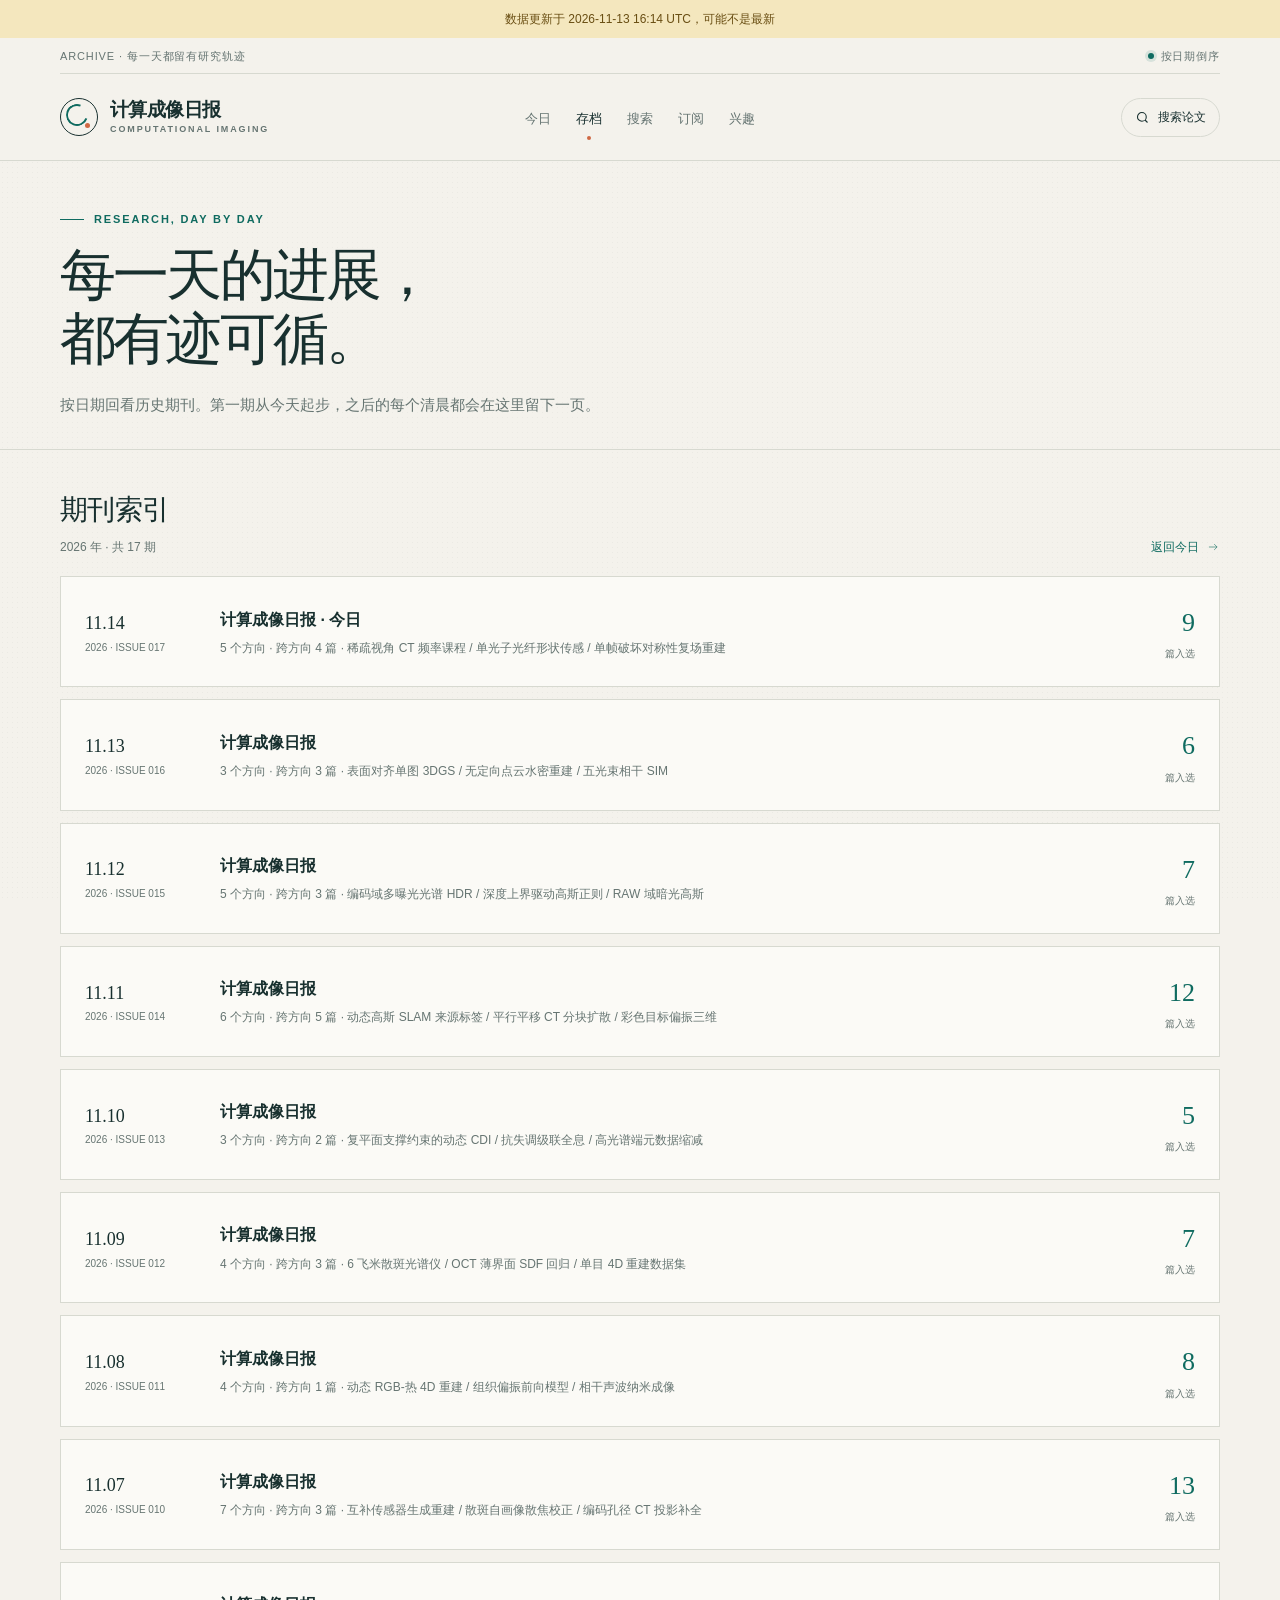
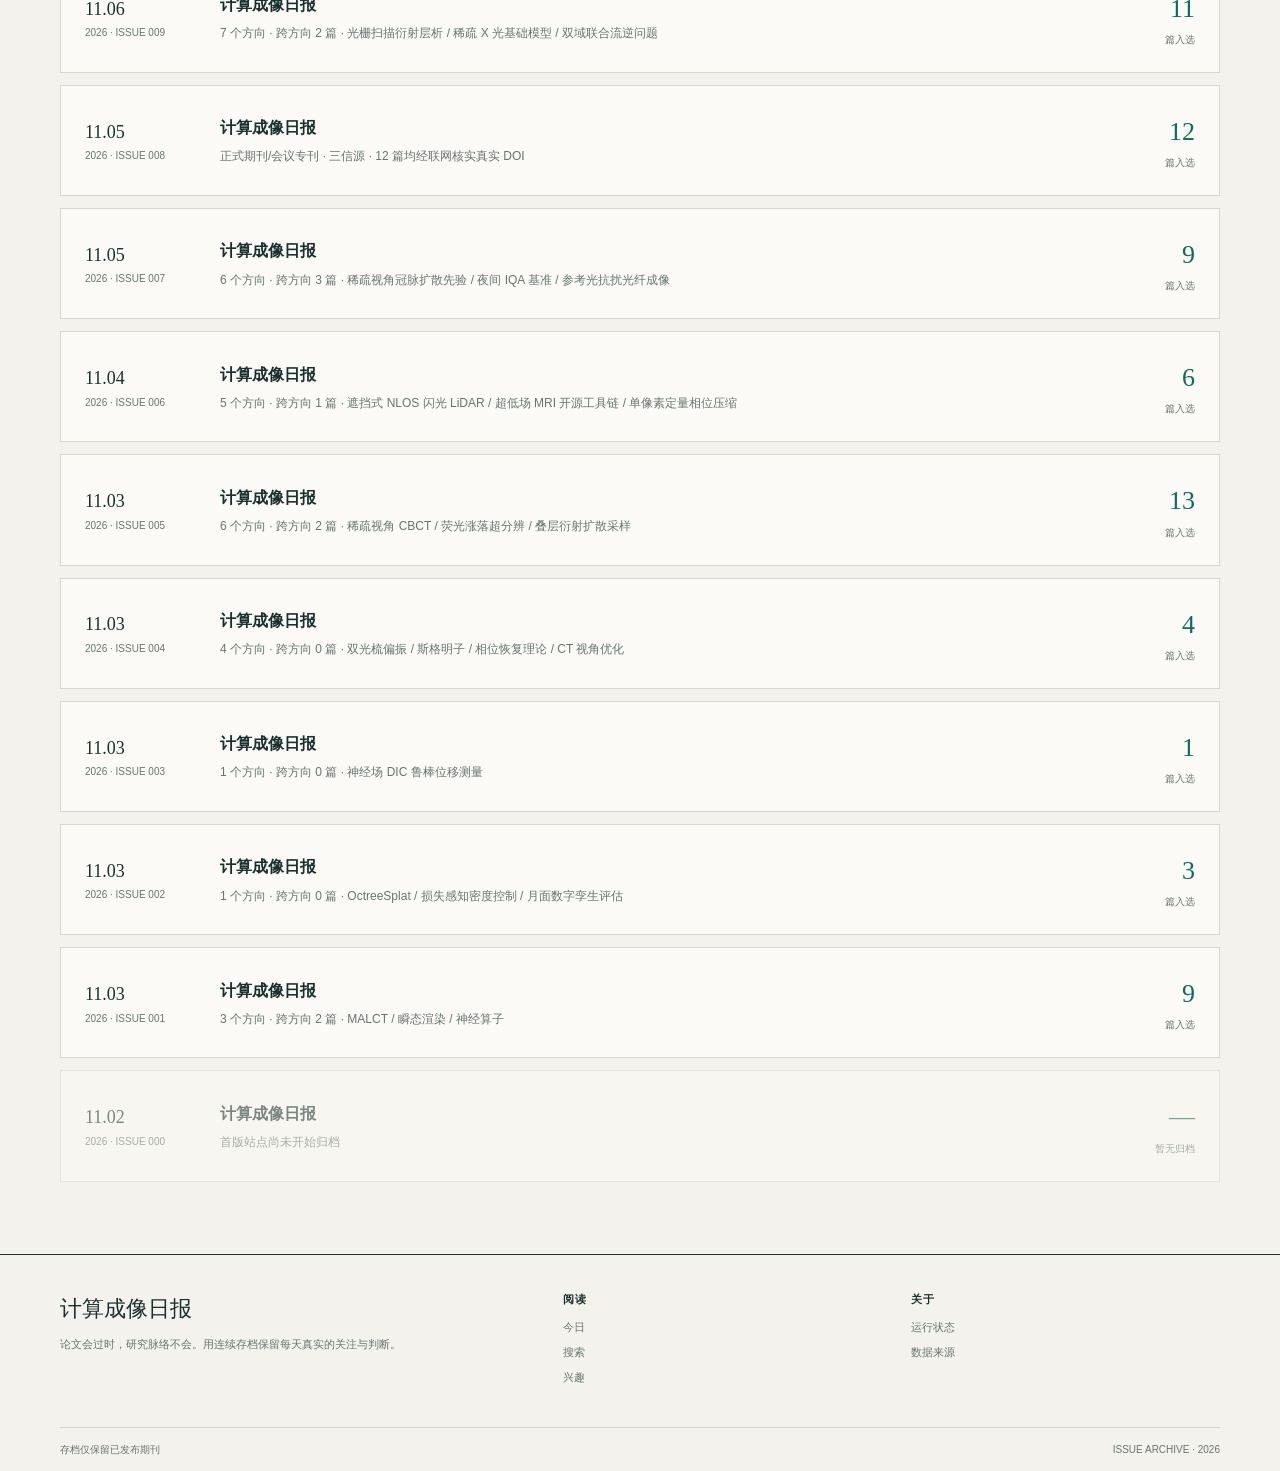
==== archive.html @ 855252c3 "日报更新：2026-11-14 ISSUE 17" ====
<!doctype html>
<html lang="zh-CN">
<head><meta charset="utf-8"><meta name="viewport" content="width=device-width, initial-scale=1, viewport-fit=cover"><meta http-equiv="Cache-Control" content="no-cache, no-store, must-revalidate"><meta http-equiv="Pragma" content="no-cache"><meta http-equiv="Expires" content="0"><meta name="theme-color" content="#f4f2ec"><meta name="description" content="按日期回看计算成像日报的历史期刊。"><title>存档 · 计算成像日报</title><link id="main-css" rel="stylesheet" href="assets/styles.css?v=15"><script>(function(){var s=new URLSearchParams(location.search).get("sharecode");window.__shareUrl=function(p){if(!s)return p;return p+(p.indexOf("?")>-1?"&":"?")+"sharecode="+encodeURIComponent(s)};var l=document.getElementById("main-css");if(l&&s)l.href=window.__shareUrl(l.getAttribute("href"));if(s)document.addEventListener("DOMContentLoaded",function(){document.querySelectorAll('a[href$=".html"]').forEach(function(a){a.href=window.__shareUrl(a.getAttribute("href"))})})})();</script></head>
<body data-page="archive">
<a class="skip-link" href="#main">跳到正文</a>
<header class="site-header"><div class="container topline"><span>ARCHIVE · 每一天都留有研究轨迹</span><span class="topline-status"><i class="status-dot"></i>按日期倒序</span></div><div class="container navbar"><a class="brand" href="index.html"><span class="brand-mark"></span><span class="brand-name">计算成像日报<small>COMPUTATIONAL IMAGING</small></span></a><nav class="nav-links" aria-label="主导航"><a href="index.html" data-nav="today">今日</a><a href="archive.html" data-nav="archive">存档</a><a href="search.html" data-nav="search">搜索</a><a href="topics.html" data-nav="topics">订阅</a><a href="interest.html" data-nav="interest">兴趣</a></nav><a class="header-action" href="search.html"><svg viewBox="0 0 24 24" fill="none" stroke="currentColor" stroke-width="1.7"><circle cx="11" cy="11" r="7"/><path d="m20 20-4-4"/></svg><span>搜索论文</span></a></div></header>
<section class="page-hero"><div class="container"><p class="eyebrow">Research, day by day</p><h1>每一天的进展，<br>都有迹可循。</h1><p class="hero-intro">按日期回看历史期刊。第一期从今天起步，之后的每个清晨都会在这里留下一页。</p></div></section>
<main id="main" class="container page-content"><div class="section-heading"><div><h2>期刊索引</h2><p id="archive-total">2026 年 · 共 1 期</p></div><a class="text-link" href="index.html">返回今日<svg viewBox="0 0 24 24" fill="none" stroke="currentColor"><path d="M5 12h14M14 7l5 5-5 5"/></svg></a></div><div id="archive-list" class="archive-list"></div></main>
<footer class="site-footer"><div class="container footer-main"><div><div class="footer-brand">计算成像日报</div><p class="footer-copy">论文会过时，研究脉络不会。用连续存档保留每天真实的关注与判断。</p></div><div class="footer-col"><strong>阅读</strong><a href="index.html">今日</a><a href="search.html">搜索</a><a href="interest.html">兴趣</a></div><div class="footer-col"><strong>关于</strong><a href="status.html">运行状态</a><a href="status.html">数据来源</a></div></div><div class="container footer-bottom"><span>存档仅保留已发布期刊</span><span>ISSUE ARCHIVE · 2026</span></div></footer>
<nav class="mobile-nav" aria-label="移动端导航"><a href="index.html" data-nav="today" data-icon="home" data-label="今日"></a><a href="archive.html" data-nav="archive" data-icon="archive" data-label="存档"></a><a href="search.html" data-nav="search" data-icon="search" data-label="搜索"></a><a href="topics.html" data-nav="topics" data-icon="topics" data-label="订阅"></a><a href="interest.html" data-nav="interest" data-icon="interest" data-label="兴趣"></a></nav>
<script>(function(){var u=window.__shareUrl||function(p){return p};var bv="v15";function ver(p){p=u(p);return p+(p.indexOf("?")>-1?"&":"?")+bv;}var d=document.createElement("script");d.src=ver("assets/data.js");d.async=false;var a=document.createElement("script");a.src=ver("assets/app.js");a.async=false;document.body.appendChild(d);document.body.appendChild(a);})();</script></body></html>
---- assets/styles.css ----
/* NLOS Daily — self-contained editorial system */
:root {
  --paper: #f4f2ec;
  --paper-deep: #e9e6dc;
  --surface: #fbfaf6;
  --ink: #18302f;
  --muted: #667572;
  --line: #d7d9d0;
  --teal: #0f6b60;
  --teal-soft: #dce9e3;
  --orange: #cf6844;
  --orange-soft: #f3e2d8;
  --yellow: #e7b64e;
  --shadow: 0 18px 45px rgba(24, 48, 47, .07);
  --sans: -apple-system, BlinkMacSystemFont, "Segoe UI", "PingFang SC", "Hiragino Sans GB", "Microsoft YaHei", sans-serif;
  --serif: "Iowan Old Style", "Noto Serif CJK SC", "Songti SC", SimSun, Georgia, serif;
}
* { box-sizing: border-box; }
html { scroll-behavior: smooth; }
body {
  margin: 0;
  color: var(--ink);
  background: var(--paper);
  font-family: var(--sans);
  font-size: 15px;
  line-height: 1.7;
  -webkit-font-smoothing: antialiased;
}
body::before {
  content: "";
  position: fixed;
  inset: 0;
  z-index: -1;
  pointer-events: none;
  opacity: .25;
  background-image: radial-gradient(rgba(24,48,47,.15) .45px, transparent .55px);
  background-size: 5px 5px;
}
a { color: inherit; text-decoration: none; }
button, input, select { font: inherit; }
button { color: inherit; }
button, a { -webkit-tap-highlight-color: transparent; }
button:focus-visible, a:focus-visible, input:focus-visible, select:focus-visible, summary:focus-visible {
  outline: 2px solid var(--orange);
  outline-offset: 3px;
}
::selection { color: var(--surface); background: var(--teal); }
.container { width: min(1160px, calc(100% - 48px)); margin: 0 auto; }
.mono { font-family: ui-monospace, SFMono-Regular, Consolas, monospace; }
.sr-only { position: absolute; width: 1px; height: 1px; padding: 0; margin: -1px; overflow: hidden; clip: rect(0,0,0,0); white-space: nowrap; border: 0; }
.skip-link { position: fixed; left: 16px; top: -60px; z-index: 100; padding: 8px 14px; background: var(--ink); color: white; }
.skip-link:focus { top: 12px; }

.site-header { border-bottom: 1px solid var(--line); background: rgba(244,242,236,.94); }
.topline { display: flex; align-items: center; justify-content: space-between; min-height: 36px; border-bottom: 1px solid var(--line); color: var(--muted); font-size: 11px; letter-spacing: .08em; text-transform: uppercase; }
.topline-status { display: inline-flex; align-items: center; gap: 7px; }
.status-dot { width: 6px; height: 6px; border-radius: 50%; background: var(--teal); box-shadow: 0 0 0 3px rgba(15,107,96,.12); }
.navbar { display: grid; grid-template-columns: 1fr auto 1fr; align-items: center; min-height: 86px; gap: 24px; }
.brand { display: inline-flex; align-items: center; gap: 12px; width: max-content; }
.brand-mark { position: relative; width: 38px; height: 38px; border: 1px solid var(--ink); border-radius: 50%; }
.brand-mark::before { content: ""; position: absolute; width: 18px; height: 18px; left: 5px; top: 5px; border: 2px solid var(--teal); border-right-color: transparent; border-radius: 50%; transform: rotate(-25deg); }
.brand-mark::after { content: ""; position: absolute; width: 5px; height: 5px; right: 7px; bottom: 7px; border-radius: 50%; background: var(--orange); }
.brand-name { font-size: 19px; font-weight: 750; letter-spacing: -.03em; line-height: 1.05; }
.brand-name small { display: block; margin-top: 5px; color: var(--muted); font-size: 9px; font-weight: 600; letter-spacing: .21em; }
.nav-links { display: flex; align-items: center; gap: 32px; }
.nav-links a { position: relative; padding: 30px 0 27px; color: var(--muted); font-size: 13px; }
.nav-links a:hover, .nav-links a.active { color: var(--ink); }
.nav-links a.active::after { content: ""; position: absolute; left: 50%; bottom: 17px; width: 4px; height: 4px; margin-left: -2px; border-radius: 50%; background: var(--orange); }
.header-action { justify-self: end; display: inline-flex; align-items: center; gap: 8px; padding: 8px 13px; border: 1px solid var(--line); border-radius: 999px; background: transparent; cursor: pointer; font-size: 12px; }
.header-action:hover { border-color: var(--teal); background: var(--surface); }
.header-action svg { width: 15px; height: 15px; }

.stale-banner { padding: 9px 0; color: #694e13; background: #f4e7be; font-size: 12px; text-align: center; }
.hero { position: relative; padding: 58px 0 42px; overflow: hidden; border-bottom: 1px solid var(--line); }
.hero-grid { display: grid; grid-template-columns: 1.35fr .65fr; align-items: end; gap: 64px; }
.eyebrow { display: flex; align-items: center; gap: 10px; margin: 0 0 15px; color: var(--teal); font-size: 11px; font-weight: 750; letter-spacing: .17em; text-transform: uppercase; }
.eyebrow::before { content: ""; width: 24px; height: 1px; background: currentColor; }
.hero h1, .page-hero h1 { max-width: 760px; margin: 0; font-family: var(--serif); font-size: clamp(38px, 5vw, 66px); font-weight: 500; line-height: 1.14; letter-spacing: -.05em; }
.hero h1 em { color: var(--teal); font-style: normal; }
.hero-intro { max-width: 630px; margin: 20px 0 0; color: var(--muted); font-size: 15px; }
.issue-card { position: relative; min-height: 160px; padding: 23px 25px; border: 1px solid var(--ink); background: var(--surface); box-shadow: 6px 6px 0 var(--teal-soft); }
.issue-card::after { content: ""; position: absolute; right: 17px; top: 17px; width: 28px; height: 28px; border-top: 1px solid var(--orange); border-right: 1px solid var(--orange); }
.issue-number { color: var(--orange); font-family: var(--serif); font-size: 54px; line-height: 1; }
.issue-meta { display: flex; justify-content: space-between; align-items: end; margin-top: 20px; color: var(--muted); font-size: 11px; }
.issue-meta strong { display: block; color: var(--ink); font-size: 13px; font-weight: 650; }

.layout { display: grid; grid-template-columns: minmax(0, 1fr) 285px; gap: 46px; padding: 42px 0 72px; }
.section-heading { display: flex; align-items: end; justify-content: space-between; gap: 20px; margin-bottom: 19px; }
.section-heading h2 { margin: 0; font-family: var(--serif); font-size: 28px; font-weight: 550; letter-spacing: -.025em; }
.section-heading p { margin: 3px 0 0; color: var(--muted); font-size: 12px; }
.text-link { display: inline-flex; align-items: center; gap: 7px; color: var(--teal); font-size: 12px; white-space: nowrap; }
.text-link:hover { text-decoration: underline; text-underline-offset: 4px; }
.text-link svg { width: 14px; height: 14px; }
.headlines { display: grid; gap: 15px; }
.paper-card { position: relative; padding: 25px 27px 20px; border: 1px solid var(--line); background: var(--surface); transition: border-color .18s, box-shadow .18s, transform .18s; }
.paper-card:hover { border-color: #aab8b0; box-shadow: var(--shadow); transform: translateY(-1px); }
.paper-card.is-read { background: rgba(251,250,246,.55); }
.paper-card.is-read .paper-title, .paper-card.is-read .paper-summary, .paper-card.is-read .why-read { opacity: .58; }
.paper-card.is-read::after { content: "已读"; position: absolute; right: 14px; top: 13px; color: var(--muted); font-size: 10px; letter-spacing: .08em; }
.card-top { display: flex; align-items: center; gap: 9px; padding-right: 35px; }
.card-number { min-width: 30px; color: var(--orange); font-family: var(--serif); font-size: 22px; line-height: 1; }
.tier { display: inline-flex; align-items: center; height: 20px; padding: 0 7px; border-radius: 3px; font-size: 10px; font-weight: 750; }
.tier-A { color: #0a5a50; background: var(--teal-soft); }
.tier-B { color: #8b4b32; background: var(--orange-soft); }
.tier-C { color: #5f6765; background: #e7e8e3; }
.card-source { color: var(--muted); font-size: 10px; letter-spacing: .025em; }
.paper-title { display: block; margin: 14px 0 6px; font-family: var(--serif); font-size: 21px; font-weight: 600; line-height: 1.42; letter-spacing: -.015em; }
a.paper-title:hover { color: var(--teal); }
.paper-title-zh { margin: 0 0 12px; color: var(--muted); font-size: 12px; }
.paper-authors { margin: 0; color: var(--muted); font-size: 11px; }
.paper-summary { margin: 15px 0 0; font-size: 13px; line-height: 1.85; }
.why-read { margin: 13px 0 0; padding: 11px 13px; border-left: 2px solid var(--yellow); background: #f5f1e6; color: #52615d; font-size: 12px; line-height: 1.75; }
.why-read strong { margin-right: 7px; color: var(--ink); font-weight: 700; }
.tag-list { display: flex; flex-wrap: wrap; gap: 6px; margin-top: 14px; }
.tag { padding: 2px 8px; border: 1px solid var(--line); border-radius: 99px; color: var(--muted); font-size: 10px; }
.card-actions { display: flex; align-items: center; gap: 3px; margin: 18px -8px 0; padding-top: 12px; border-top: 1px solid #e5e5df; }
.action-btn { display: inline-flex; align-items: center; gap: 5px; min-height: 30px; padding: 4px 8px; border: 0; border-radius: 4px; color: var(--muted); background: transparent; cursor: pointer; font-size: 11px; }
.action-btn:hover { color: var(--teal); background: var(--teal-soft); }
.action-btn.active { color: var(--teal); background: var(--teal-soft); }
.action-btn[data-action="useless"].active { color: #98492e; background: var(--orange-soft); }
.action-btn svg { width: 14px; height: 14px; flex: none; }
.action-btn.open-link { margin-left: auto; color: var(--teal); }

.sidebar { display: grid; align-content: start; gap: 18px; }
.side-block { padding: 21px; border-top: 2px solid var(--ink); background: rgba(251,250,246,.6); }
.side-block h3 { margin: 0 0 16px; font-size: 12px; letter-spacing: .08em; text-transform: uppercase; }
.stat-grid { display: grid; grid-template-columns: repeat(3, 1fr); gap: 8px; }
.stat strong { display: block; font-family: var(--serif); font-size: 29px; font-weight: 500; line-height: 1.15; }
.stat span { color: var(--muted); font-size: 10px; }
.side-note { margin: 15px 0 0; padding-top: 13px; border-top: 1px solid var(--line); color: var(--muted); font-size: 11px; }
.mini-list { display: grid; gap: 13px; margin: 0; padding: 0; list-style: none; }
.mini-list li { display: grid; grid-template-columns: 8px 1fr; gap: 9px; font-size: 11px; }
.mini-list li::before { content: ""; width: 5px; height: 5px; margin-top: 7px; border-radius: 50%; background: var(--orange); }
.mini-list strong { display: block; font-size: 12px; font-weight: 650; }
.mini-list span { color: var(--muted); }
.progress-track { height: 5px; margin: 14px 0 8px; overflow: hidden; border-radius: 5px; background: var(--paper-deep); }
.progress-track span { display: block; width: 42%; height: 100%; background: var(--teal); }
.side-quote { margin: 0; font-family: var(--serif); font-size: 18px; line-height: 1.55; }
.side-quote footer { margin-top: 12px; color: var(--muted); font-family: var(--sans); font-size: 10px; }

.digest-sections { display: grid; gap: 10px; margin-top: 30px; }
.digest-section { border: 1px solid var(--line); background: rgba(251,250,246,.55); }
.digest-section summary { display: grid; grid-template-columns: 1fr auto auto; align-items: center; gap: 18px; padding: 19px 21px; cursor: pointer; list-style: none; }
.digest-section summary::-webkit-details-marker { display: none; }
.digest-section summary:hover { background: var(--surface); }
.section-name { display: flex; align-items: baseline; gap: 12px; }
.section-name strong { font-family: var(--serif); font-size: 19px; font-weight: 600; }
.section-name small { color: var(--muted); font-size: 9px; letter-spacing: .09em; }
.section-count { color: var(--muted); font-size: 11px; }
.section-chevron { width: 8px; height: 8px; border-right: 1px solid var(--ink); border-bottom: 1px solid var(--ink); transform: rotate(45deg); transition: transform .2s; }
.digest-section[open] .section-chevron { transform: rotate(225deg); }
.section-body { padding: 0 20px 20px; }
.section-description { margin: 0 0 13px; color: var(--muted); font-size: 11px; }
.section-body .paper-card { box-shadow: none; }
.section-body .paper-card:hover { transform: none; }
.section-body .paper-card + .paper-card { margin-top: 10px; }
.expand-all { border: 0; background: none; color: var(--teal); cursor: pointer; font-size: 11px; }

.page-hero { padding: 49px 0 32px; border-bottom: 1px solid var(--line); }
.page-hero h1 { font-size: clamp(37px, 4.5vw, 56px); }
.page-hero .hero-intro { max-width: 700px; }
.page-content { padding: 36px 0 72px; }
.archive-list { display: grid; gap: 12px; }
.archive-item { display: grid; grid-template-columns: 110px 1fr auto; align-items: center; gap: 25px; padding: 24px; border: 1px solid var(--line); background: var(--surface); }
.archive-item:hover { border-color: var(--teal); }
.archive-date { font-family: var(--serif); font-size: 18px; }
.archive-date small { display: block; color: var(--muted); font-family: var(--sans); font-size: 10px; }
.archive-info h2 { margin: 0 0 5px; font-size: 16px; }
.archive-info p { margin: 0; color: var(--muted); font-size: 12px; }
.archive-count { color: var(--teal); font-family: var(--serif); font-size: 26px; text-align: right; }
.archive-count small { display: block; color: var(--muted); font-family: var(--sans); font-size: 10px; }
.archive-empty { opacity: .55; }

.search-panel { padding: 25px; border: 1px solid var(--line); background: var(--surface); }
.search-box { position: relative; }
.search-box svg { position: absolute; left: 16px; top: 50%; width: 20px; height: 20px; color: var(--muted); transform: translateY(-50%); }
.search-input { width: 100%; height: 54px; padding: 0 50px; border: 1px solid var(--ink); border-radius: 0; color: var(--ink); background: var(--paper); font-size: 16px; outline: none; }
.search-input:focus { border-color: var(--teal); box-shadow: 0 0 0 3px rgba(15,107,96,.1); }
.search-clear { position: absolute; right: 11px; top: 11px; width: 32px; height: 32px; border: 0; background: transparent; cursor: pointer; color: var(--muted); }
.search-filters { display: flex; flex-wrap: wrap; gap: 8px; margin-top: 14px; }
.filter-chip { padding: 5px 12px; border: 1px solid var(--line); border-radius: 99px; background: transparent; cursor: pointer; color: var(--muted); font-size: 11px; }
.filter-chip.active, .filter-chip:hover { border-color: var(--teal); color: var(--teal); background: var(--teal-soft); }
.search-meta { display: flex; justify-content: space-between; gap: 20px; margin: 23px 0 15px; color: var(--muted); font-size: 12px; }
.search-results { display: grid; gap: 12px; }
mark { padding: 0 1px; color: inherit; background: #f1d897; }
.empty-state { padding: 70px 25px; border: 1px dashed var(--line); text-align: center; }
.empty-state svg { width: 38px; height: 38px; color: var(--muted); }
.empty-state h2 { margin: 15px 0 6px; font-family: var(--serif); font-size: 24px; }
.empty-state p { margin: 0; color: var(--muted); font-size: 12px; }
.search-suggestions { display: flex; flex-wrap: wrap; justify-content: center; gap: 8px; margin-top: 18px; }

.interest-grid { display: grid; grid-template-columns: 1fr 1fr; gap: 20px; }
.interest-card { padding: 25px; border: 1px solid var(--line); background: var(--surface); }
.interest-card.wide { grid-column: 1 / -1; }
.interest-card h2 { margin: 0 0 5px; font-family: var(--serif); font-size: 23px; font-weight: 550; }
.interest-card > p { margin: 0 0 20px; color: var(--muted); font-size: 12px; }
.profile-topics { display: flex; flex-wrap: wrap; gap: 8px; }
.profile-topic { padding: 8px 12px; border: 1px solid var(--line); background: var(--paper); font-size: 12px; }
.profile-topic strong { margin-left: 6px; color: var(--teal); font-size: 11px; }
.watch-row { display: grid; grid-template-columns: 1fr 1.4fr 45px; gap: 10px; padding: 12px 0; border-bottom: 1px solid var(--line); align-items: center; font-size: 12px; }
.watch-row:last-child { border-bottom: 0; }
.watch-row small { display: block; color: var(--muted); font-size: 10px; }
.watch-focus { color: var(--muted); }
.watch-weight { color: var(--teal); text-align: right; }
.feedback-summary { display: grid; grid-template-columns: repeat(3, 1fr); gap: 12px; margin-bottom: 20px; }
.feedback-summary div { padding: 13px; background: var(--paper); text-align: center; }
.feedback-summary strong { display: block; font-family: var(--serif); font-size: 25px; }
.feedback-summary span { color: var(--muted); font-size: 10px; }
.feedback-history { display: grid; gap: 0; }
.feedback-row { display: grid; grid-template-columns: 72px 1fr auto; gap: 12px; padding: 12px 0; border-bottom: 1px solid var(--line); font-size: 12px; }
.feedback-row small { color: var(--muted); }

.saved-filters { display: flex; flex-wrap: wrap; gap: 8px; margin-bottom: 16px; }
.saved-list { display: grid; gap: 0; }
.saved-card { display: block; padding: 18px 0; border-bottom: 1px solid var(--line); transition: background .15s; }
.saved-card:hover { background: var(--paper); }
.saved-card-top { display: flex; align-items: center; gap: 8px; margin-bottom: 10px; font-size: 10px; color: var(--muted); }
.saved-cat-name { letter-spacing: .04em; }
.saved-date { margin-left: auto; }
.saved-title { display: inline-block; margin: 0 0 4px; font-family: var(--serif); font-size: 17px; font-weight: 600; line-height: 1.35; text-decoration: none; color: inherit; }
.saved-card:hover .saved-title { color: var(--teal); }
.saved-title-zh { margin: 0 0 8px; color: var(--teal); font-size: 13px; line-height: 1.5; }
.saved-summary { margin: 0 0 12px; color: var(--muted); font-size: 12px; line-height: 1.6; display: -webkit-box; -webkit-line-clamp: 3; -webkit-box-orient: vertical; overflow: hidden; }
.saved-actions { display: flex; align-items: center; gap: 16px; }
.saved-link { display: inline-flex; align-items: center; gap: 5px; color: var(--teal); font-size: 12px; font-weight: 500; }
.saved-link svg { width: 14px; height: 14px; }
.saved-remove { margin-left: auto; padding: 5px 10px; border: 1px solid var(--line); background: none; color: var(--muted); font-size: 11px; cursor: pointer; border-radius: 3px; }
.saved-remove:hover { color: #b3261e; border-color: #b3261e; }

.pull-hint { display: none; padding: 7px 0; text-align: center; color: var(--muted); font-size: 11px; }
.pull-hint.show { display: block; }
.refresh-btn { padding: 8px 16px; border: 1px solid var(--line); background: var(--surface); color: var(--ink); font-size: 12px; cursor: pointer; border-radius: 4px; font-family: inherit; }
.refresh-btn:hover { border-color: var(--teal); color: var(--teal); }
.refresh-btn:disabled { opacity: .55; cursor: default; }


.site-footer { border-top: 1px solid var(--ink); }
.footer-main { display: grid; grid-template-columns: 1.2fr .8fr .8fr; gap: 40px; padding: 35px 0; }
.footer-brand { font-family: var(--serif); font-size: 22px; }
.footer-copy { max-width: 370px; margin: 8px 0 0; color: var(--muted); font-size: 11px; }
.footer-col strong { display: block; margin-bottom: 10px; font-size: 11px; letter-spacing: .08em; }
.footer-col a { display: block; width: max-content; margin: 6px 0; color: var(--muted); font-size: 11px; }
.footer-col a:hover { color: var(--teal); }
.footer-bottom { display: flex; justify-content: space-between; gap: 20px; padding: 13px 0; border-top: 1px solid var(--line); color: var(--muted); font-size: 10px; }
.mobile-nav { display: none; }
.toast { position: fixed; left: 50%; bottom: 30px; z-index: 100; max-width: calc(100% - 32px); padding: 10px 18px; border-radius: 4px; color: white; background: var(--ink); box-shadow: var(--shadow); font-size: 12px; opacity: 0; pointer-events: none; transform: translate(-50%, 12px); transition: opacity .2s, transform .2s; }
.toast.show { opacity: 1; transform: translate(-50%, 0); }

@media (max-width: 960px) {
  .navbar { grid-template-columns: 1fr auto; }
  .nav-links { display: none; }
  .hero-grid { grid-template-columns: 1fr 240px; gap: 32px; }
  .layout { grid-template-columns: minmax(0, 1fr); }
  .sidebar { grid-template-columns: repeat(3, 1fr); }
  .side-block { min-width: 0; }
}
@media (max-width: 700px) {
  body { font-size: 14px; padding-bottom: 63px; }
  .container { width: min(100% - 28px, 620px); }
  .topline { min-height: 31px; font-size: 9px; }
  .topline > span:first-child { max-width: 190px; overflow: hidden; white-space: nowrap; }
  .navbar { min-height: 68px; }
  .brand-mark { width: 32px; height: 32px; }
  .brand-name { font-size: 17px; }
  .brand-name small { font-size: 8px; }
  .header-action { padding: 7px 10px; font-size: 11px; }
  .header-action span { display: none; }
  .hero { padding: 34px 0 27px; }
  .hero-grid { grid-template-columns: 1fr; gap: 25px; }
  .hero h1 { font-size: 39px; line-height: 1.18; }
  .hero-intro { margin-top: 15px; font-size: 13px; }
  .issue-card { min-height: 0; padding: 16px 19px; box-shadow: 4px 4px 0 var(--teal-soft); }
  .issue-number { font-size: 38px; }
  .issue-meta { margin-top: 12px; }
  .layout { gap: 30px; padding: 27px 0 45px; }
  .section-heading h2 { font-size: 25px; }
  .paper-card { padding: 20px 18px 15px; }
  .paper-title { font-size: 19px; line-height: 1.45; }
  .paper-summary { font-size: 12px; }
  .card-actions { flex-wrap: wrap; }
  .action-btn { min-height: 35px; }
  .action-btn.open-link { margin-left: 0; }
  .sidebar { grid-template-columns: 1fr; }
  .side-block { padding: 19px; }
  .digest-section summary { grid-template-columns: 1fr auto auto; gap: 10px; padding: 16px; }
  .section-name { display: grid; gap: 0; }
  .section-name small { font-size: 8px; }
  .section-body { padding: 0 10px 10px; }
  .page-hero { padding: 34px 0 25px; }
  .page-hero h1 { font-size: 38px; }
  .page-content { padding: 24px 0 45px; }
  .archive-item { grid-template-columns: 75px 1fr; gap: 15px; padding: 18px; }
  .archive-count { display: none; }
  .archive-date { font-size: 15px; }
  .search-panel { padding: 15px; }
  .search-input { height: 50px; font-size: 14px; }
  .interest-grid { grid-template-columns: 1fr; }
  .interest-card.wide { grid-column: auto; }
  .interest-card { padding: 20px; }
  .watch-row { grid-template-columns: 1fr 45px; }
  .watch-focus { display: none; }
  .feedback-row { grid-template-columns: 64px 1fr; }
  .feedback-row small { display: none; }
  .footer-main { grid-template-columns: 1fr 1fr; gap: 24px; padding: 27px 0; }
  .footer-main > :first-child { grid-column: 1 / -1; }
  .footer-bottom { display: block; }
  .footer-bottom span { display: block; }
  .mobile-nav { position: fixed; left: 0; right: 0; bottom: 0; z-index: 50; display: grid; grid-template-columns: repeat(4, 1fr); padding: 6px max(8px, env(safe-area-inset-right)) calc(6px + env(safe-area-inset-bottom)) max(8px, env(safe-area-inset-left)); border-top: 1px solid var(--line); background: rgba(251,250,246,.97); backdrop-filter: blur(10px); }
  .mobile-nav a { display: grid; justify-items: center; gap: 1px; padding: 4px; color: var(--muted); font-size: 10px; }
  .mobile-nav a.active { color: var(--teal); }
  .mobile-nav svg { width: 20px; height: 20px; }
  .toast { bottom: 78px; }
}
/* Multi-topic subscriptions */
.nav-links { gap: 25px; }
.topic-badges { display: inline-flex; align-items: center; gap: 3px; white-space: nowrap; }
.topic-badge { display: inline-flex; align-items: center; justify-content: center; min-width: 29px; height: 19px; padding: 0 5px; border-radius: 3px; font-family: ui-monospace, SFMono-Regular, Consolas, monospace; font-size: 9px; font-weight: 800; letter-spacing: .02em; }
.topic-T01 { color: #075f54; background: #d9e9e2; }
.topic-T03 { color: #985027; background: #f3e1ce; }
.topic-T04 { color: #625086; background: #e8e0ef; }
.topic-T02, .topic-T05, .topic-T06, .topic-T07, .topic-T08, .topic-T09, .topic-T10 { color: #5c6b68; background: #e6e8e3; }
.topic-times { color: var(--muted); font-size: 9px; }
.topic-nav-wrap { border-bottom: 1px solid var(--line); background: rgba(251,250,246,.72); }
.topic-nav { display: flex; align-items: center; gap: 8px; padding: 11px 0; overflow-x: auto; scrollbar-width: none; }
.topic-nav::-webkit-scrollbar { display: none; }
.topic-nav-label { margin-right: 4px; color: var(--muted); font-size: 10px; white-space: nowrap; }
.topic-nav-chip { display: inline-flex; align-items: center; gap: 6px; padding: 5px 9px; border: 1px solid var(--line); border-radius: 99px; background: var(--surface); font-size: 10px; white-space: nowrap; }
.topic-nav-chip:hover { border-color: var(--teal); }
.topic-nav-chip strong { color: var(--muted); font-size: 9px; }
.topic-nav-chip.cross-chip { border-color: #b9a7c9; color: #625086; }
.topic-nav-edit { display: inline-flex; align-items: center; gap: 4px; margin-left: auto; color: var(--teal); font-size: 10px; white-space: nowrap; }
.topic-nav-edit svg { width: 13px; height: 13px; }
.cross-section { margin: 31px 0 24px; padding: 24px; border: 1px solid #bfb1ca; background: linear-gradient(135deg, rgba(232,224,239,.6), rgba(251,250,246,.8)); }
.cross-heading { display: flex; align-items: start; justify-content: space-between; gap: 20px; margin-bottom: 17px; }
.cross-heading .eyebrow { margin-bottom: 4px; color: #725d91; }
.cross-heading h2 { margin: 0; font-family: var(--serif); font-size: 28px; font-weight: 550; }
.cross-heading p:last-child { margin: 3px 0 0; color: var(--muted); font-size: 11px; }
.cross-count { padding: 5px 10px; border-radius: 99px; color: #625086; background: rgba(255,255,255,.65); font-size: 11px; white-space: nowrap; }
.cross-section .paper-card { background: rgba(251,250,246,.92); }
.topics-layout { display: grid; grid-template-columns: minmax(0, 1fr) 285px; gap: 34px; }
.topics-grid { display: grid; grid-template-columns: repeat(2, minmax(0, 1fr)); gap: 14px; }
.topic-card { position: relative; display: flex; flex-direction: column; min-height: 265px; padding: 22px; border: 1px solid var(--line); background: var(--surface); transition: border-color .18s, transform .18s, box-shadow .18s; }
.topic-card:hover { border-color: #a7b6b0; box-shadow: var(--shadow); transform: translateY(-1px); }
.topic-card.subscribed { border-top: 2px solid var(--teal); }
.topic-card-T03.subscribed { border-top-color: #bf713d; }
.topic-card-T04.subscribed { border-top-color: #7c6699; }
.topic-card.upcoming { background: rgba(251,250,246,.45); opacity: .72; }
.topic-card-top { display: flex; align-items: center; gap: 8px; }
.topic-parent { color: var(--muted); font-size: 10px; }
.topic-state { margin-left: auto; color: var(--muted); font-size: 10px; }
.topic-card.subscribed .topic-state { color: var(--teal); }
.topic-card h2 { margin: 18px 0 4px; font-family: var(--serif); font-size: 22px; font-weight: 600; line-height: 1.35; }
.topic-tagline { margin: 0; color: var(--teal); font-size: 11px; }
.topic-description { margin: 12px 0 18px; color: var(--muted); font-size: 12px; line-height: 1.75; }
.topic-card-bottom { display: flex; align-items: center; justify-content: space-between; gap: 12px; margin-top: auto; }
.topic-cadence { color: var(--muted); font-size: 10px; }
.subscribe-btn { display: inline-flex; align-items: center; gap: 4px; min-width: 74px; justify-content: center; padding: 6px 11px; border: 1px solid var(--teal); border-radius: 3px; color: var(--teal); background: transparent; cursor: pointer; font-size: 11px; }
.subscribe-btn:hover, .subscribe-btn[aria-pressed="true"] { color: white; background: var(--teal); }
.subscribe-btn:disabled { border-color: var(--line); color: var(--muted); background: transparent; cursor: default; }
.subscribe-btn svg { width: 13px; height: 13px; }
.topic-weight { display: flex; align-items: center; gap: 8px; margin: 16px -3px -4px; padding-top: 11px; border-top: 1px solid var(--line); color: var(--muted); font-size: 10px; }
.weight-stars { display: flex; margin-left: auto; }
.weight-stars button { padding: 0 2px; border: 0; color: #c9cdc6; background: transparent; cursor: pointer; font-size: 17px; line-height: 1; }
.weight-stars button.active { color: var(--yellow); }
.weight-stars button:disabled { cursor: default; }
.weight-value { min-width: 28px; text-align: right; }
.subscription-panel { align-self: start; position: sticky; top: 20px; }
.subscription-summary { display: grid; grid-template-columns: repeat(3, 1fr); gap: 8px; }
.subscription-summary div { text-align: center; }
.subscription-summary strong { display: block; font-family: var(--serif); font-size: 28px; font-weight: 500; }
.subscription-summary span { color: var(--muted); font-size: 9px; }
.subscription-order { display: grid; gap: 0; }
.subscription-order-row { display: grid; grid-template-columns: 22px 31px 1fr; align-items: center; gap: 7px; padding: 12px 0; border-bottom: 1px solid var(--line); }
.subscription-order-row:last-child { border-bottom: 0; }
.subscription-order-row .order-index { color: var(--muted); font-family: var(--serif); font-size: 14px; }
.subscription-order-row strong { font-size: 11px; }
.subscription-order-row > span:last-child { grid-column: 3; margin-top: -5px; color: var(--muted); font-size: 9px; }
.mail-sync-box { margin-top: 18px; padding-top: 17px; border-top: 1px solid var(--line); }
.primary-btn, .secondary-btn { display: inline-flex; align-items: center; justify-content: center; gap: 7px; width: 100%; min-height: 38px; padding: 8px 13px; border: 1px solid var(--ink); border-radius: 3px; cursor: pointer; font-size: 11px; }
.primary-btn { color: white; background: var(--ink); }
.primary-btn:hover { background: var(--teal); border-color: var(--teal); }
.secondary-btn { margin-top: 8px; color: var(--muted); background: transparent; border-color: var(--line); }
.secondary-btn:hover { color: var(--teal); border-color: var(--teal); }
.mail-sync-state { margin: 9px 0 0; color: var(--muted); font-size: 9px; line-height: 1.6; }
@media (max-width: 960px) {
  .topics-layout { grid-template-columns: minmax(0, 1fr); }
  .subscription-panel { position: static; }
}
@media (max-width: 700px) {
  .mobile-nav { grid-template-columns: repeat(5, 1fr); }
  .topic-nav-label { display: none; }
  .topic-nav-edit { margin-left: 4px; }
  .topic-nav-chip { padding: 4px 8px; }
  .cross-section { padding: 17px 13px; }
  .cross-heading h2 { font-size: 25px; }
  .topics-grid { grid-template-columns: 1fr; }
  .topic-card { min-height: 250px; }
  .card-source { flex-basis: 100%; margin-left: 39px; margin-top: 3px; }
  .card-top { flex-wrap: wrap; }
}
@media print {
  .site-header, .mobile-nav, .card-actions, .site-footer, .search-panel, .toast { display: none !important; }
  body { background: white; color: black; }
  .container { width: 100%; }
  .layout { display: block; }
  .paper-card { break-inside: avoid; box-shadow: none; }
  .digest-section { display: block; }
}
@media (prefers-reduced-motion: reduce) {
  *, *::before, *::after { scroll-behavior: auto !important; transition: none !important; }
}
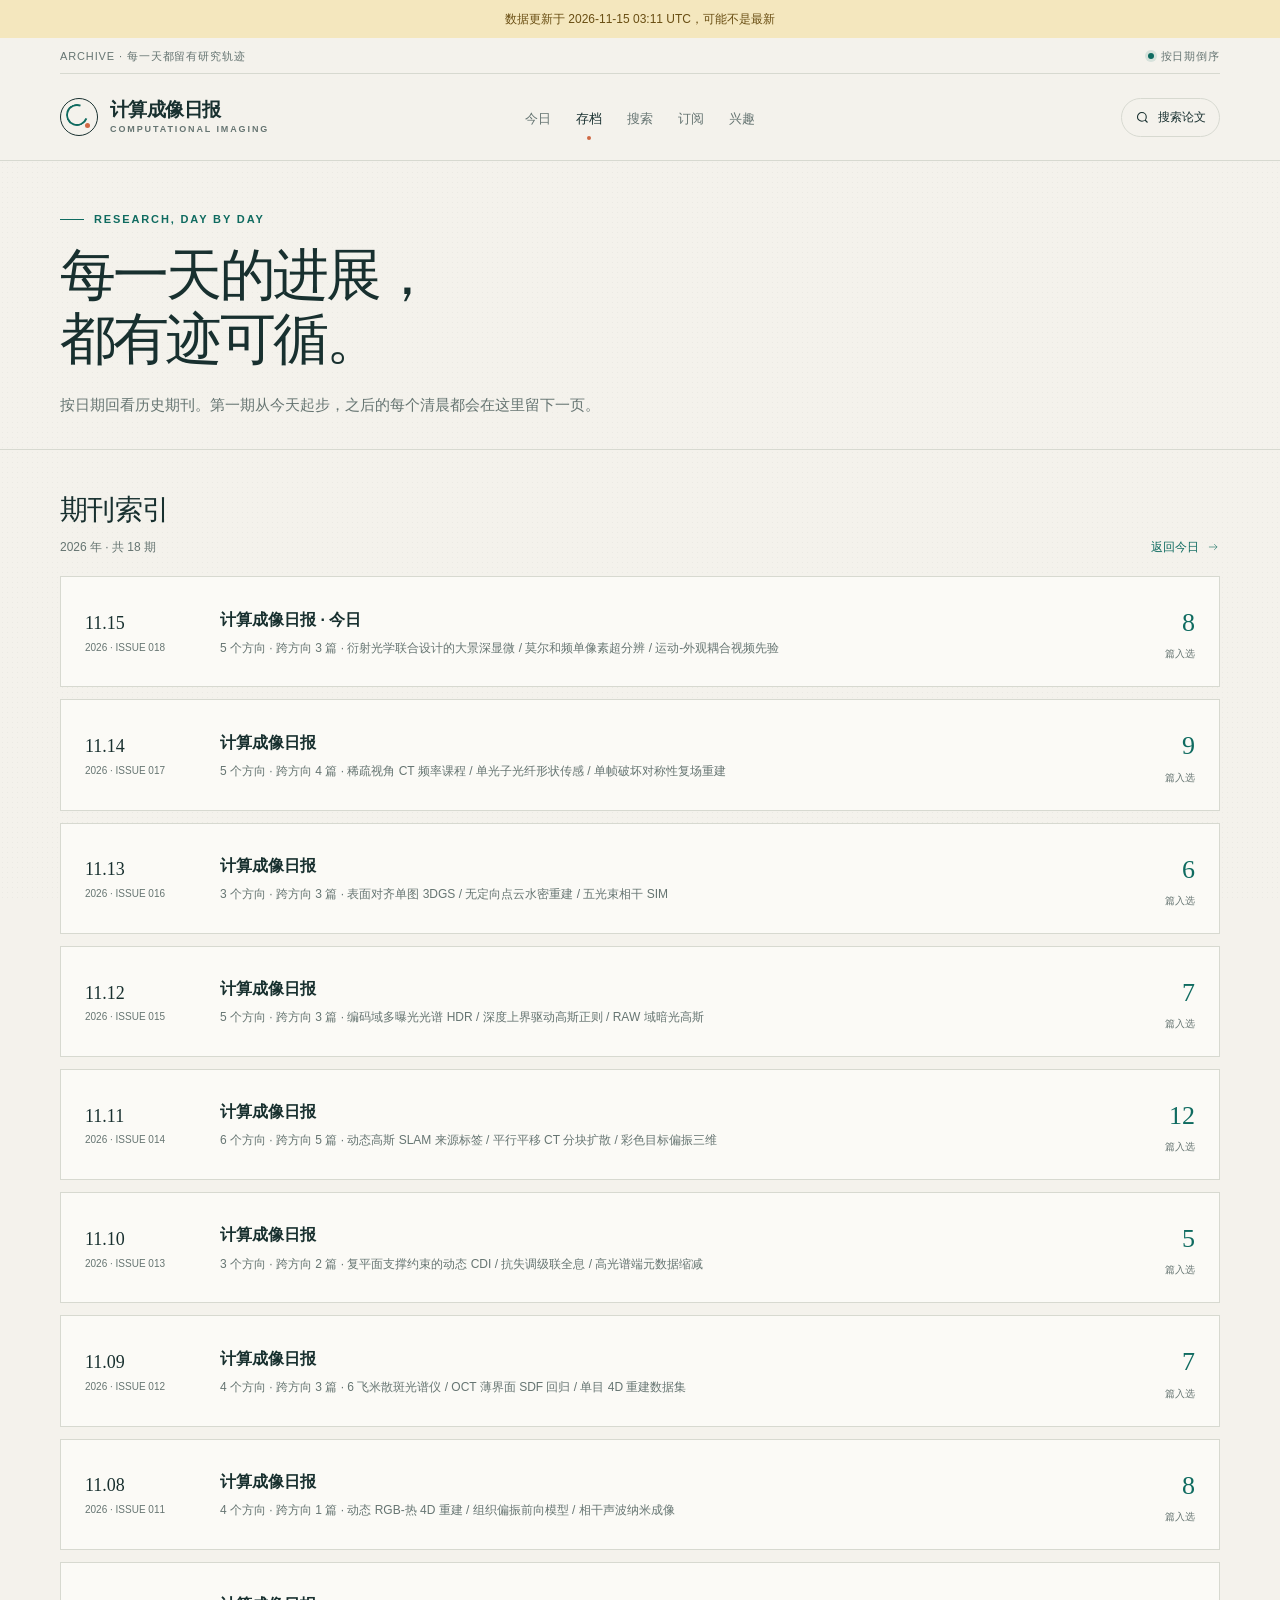
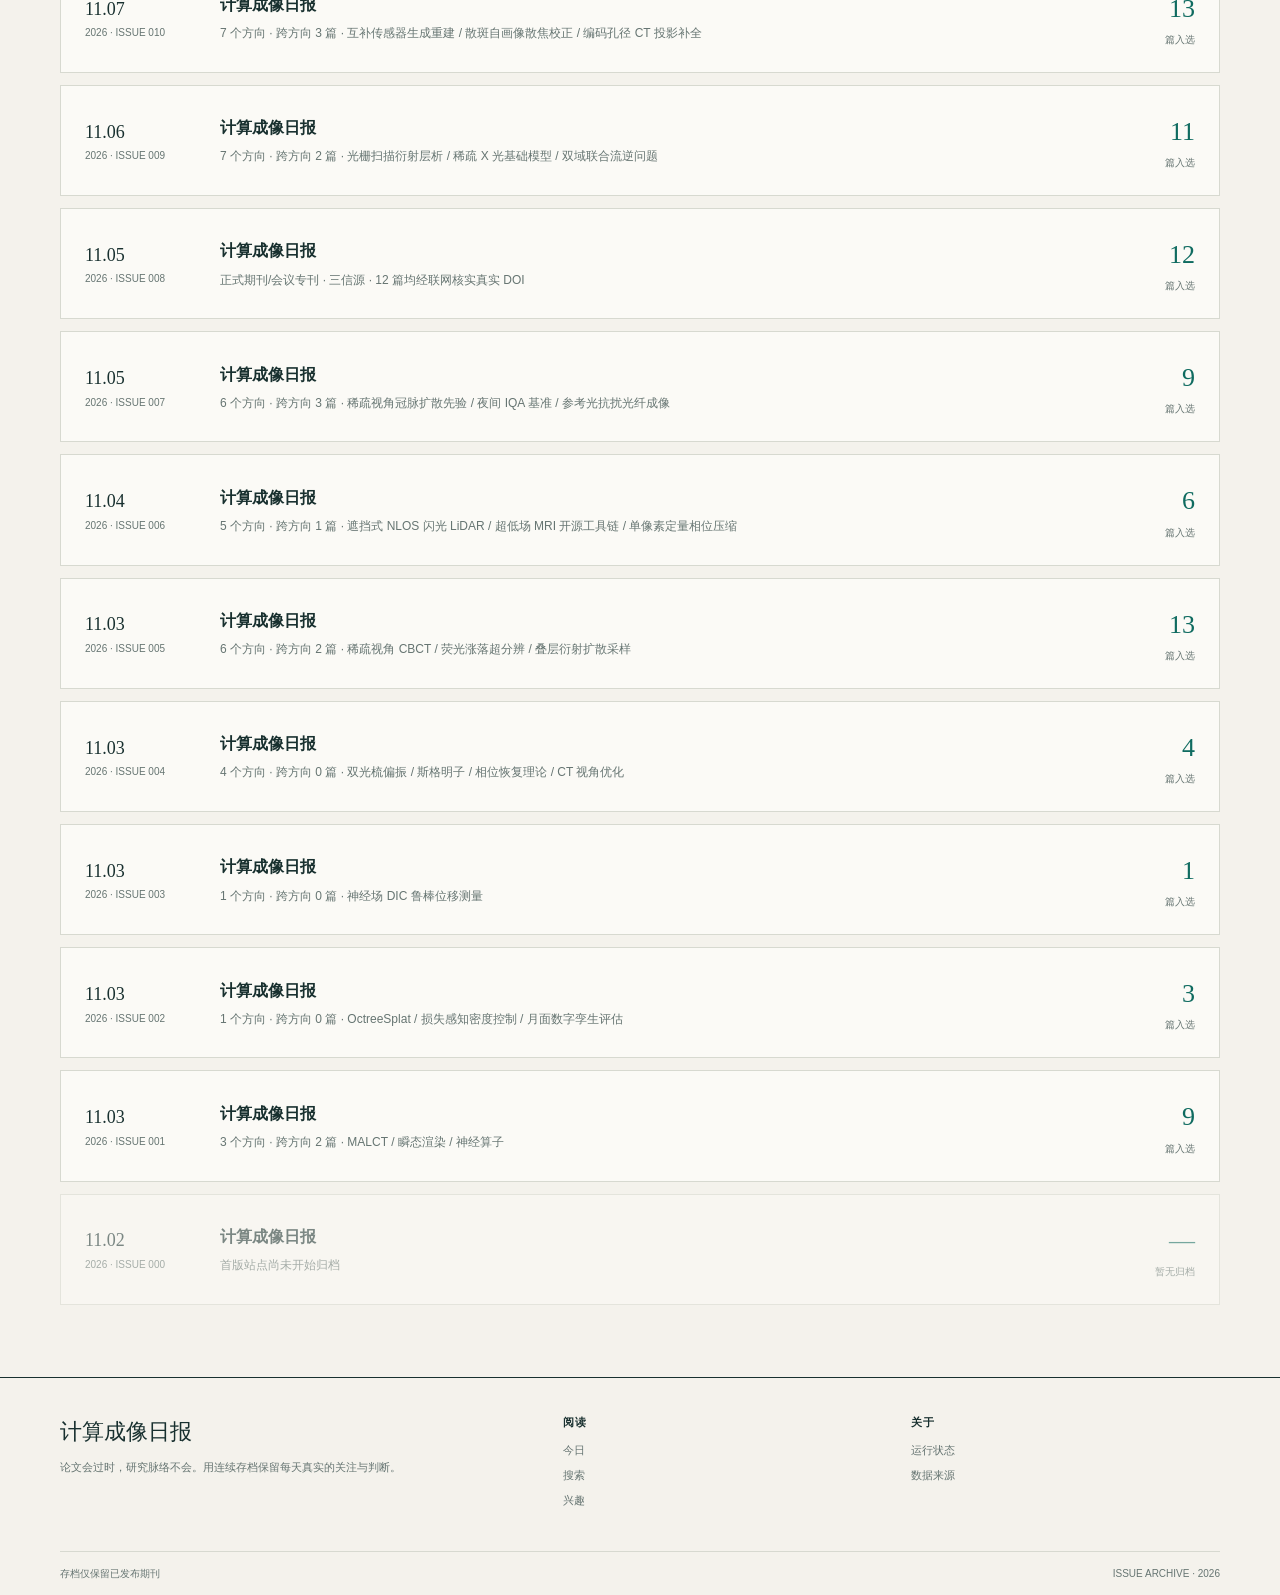
==== commit 74e6abb0: "日报更新：2026-11-15 ISSUE 18" ====
--- a/archive.html
+++ b/archive.html
@@ -1,6 +1,6 @@
 <!doctype html>
 <html lang="zh-CN">
-<head><meta charset="utf-8"><meta name="viewport" content="width=device-width, initial-scale=1, viewport-fit=cover"><meta http-equiv="Cache-Control" content="no-cache, no-store, must-revalidate"><meta http-equiv="Pragma" content="no-cache"><meta http-equiv="Expires" content="0"><meta name="theme-color" content="#f4f2ec"><meta name="description" content="按日期回看计算成像日报的历史期刊。"><title>存档 · 计算成像日报</title><link id="main-css" rel="stylesheet" href="assets/styles.css?v=15"><script>(function(){var s=new URLSearchParams(location.search).get("sharecode");window.__shareUrl=function(p){if(!s)return p;return p+(p.indexOf("?")>-1?"&":"?")+"sharecode="+encodeURIComponent(s)};var l=document.getElementById("main-css");if(l&&s)l.href=window.__shareUrl(l.getAttribute("href"));if(s)document.addEventListener("DOMContentLoaded",function(){document.querySelectorAll('a[href$=".html"]').forEach(function(a){a.href=window.__shareUrl(a.getAttribute("href"))})})})();</script></head>
+<head><meta charset="utf-8"><meta name="viewport" content="width=device-width, initial-scale=1, viewport-fit=cover"><meta http-equiv="Cache-Control" content="no-cache, no-store, must-revalidate"><meta http-equiv="Pragma" content="no-cache"><meta http-equiv="Expires" content="0"><meta name="theme-color" content="#f4f2ec"><meta name="description" content="按日期回看计算成像日报的历史期刊。"><title>存档 · 计算成像日报</title><link id="main-css" rel="stylesheet" href="assets/styles.css?v=16"><script>(function(){var s=new URLSearchParams(location.search).get("sharecode");window.__shareUrl=function(p){if(!s)return p;return p+(p.indexOf("?")>-1?"&":"?")+"sharecode="+encodeURIComponent(s)};var l=document.getElementById("main-css");if(l&&s)l.href=window.__shareUrl(l.getAttribute("href"));if(s)document.addEventListener("DOMContentLoaded",function(){document.querySelectorAll('a[href$=".html"]').forEach(function(a){a.href=window.__shareUrl(a.getAttribute("href"))})})})();</script></head>
 <body data-page="archive">
 <a class="skip-link" href="#main">跳到正文</a>
 <header class="site-header"><div class="container topline"><span>ARCHIVE · 每一天都留有研究轨迹</span><span class="topline-status"><i class="status-dot"></i>按日期倒序</span></div><div class="container navbar"><a class="brand" href="index.html"><span class="brand-mark"></span><span class="brand-name">计算成像日报<small>COMPUTATIONAL IMAGING</small></span></a><nav class="nav-links" aria-label="主导航"><a href="index.html" data-nav="today">今日</a><a href="archive.html" data-nav="archive">存档</a><a href="search.html" data-nav="search">搜索</a><a href="topics.html" data-nav="topics">订阅</a><a href="interest.html" data-nav="interest">兴趣</a></nav><a class="header-action" href="search.html"><svg viewBox="0 0 24 24" fill="none" stroke="currentColor" stroke-width="1.7"><circle cx="11" cy="11" r="7"/><path d="m20 20-4-4"/></svg><span>搜索论文</span></a></div></header>
@@ -8,4 +8,4 @@
 <main id="main" class="container page-content"><div class="section-heading"><div><h2>期刊索引</h2><p id="archive-total">2026 年 · 共 1 期</p></div><a class="text-link" href="index.html">返回今日<svg viewBox="0 0 24 24" fill="none" stroke="currentColor"><path d="M5 12h14M14 7l5 5-5 5"/></svg></a></div><div id="archive-list" class="archive-list"></div></main>
 <footer class="site-footer"><div class="container footer-main"><div><div class="footer-brand">计算成像日报</div><p class="footer-copy">论文会过时，研究脉络不会。用连续存档保留每天真实的关注与判断。</p></div><div class="footer-col"><strong>阅读</strong><a href="index.html">今日</a><a href="search.html">搜索</a><a href="interest.html">兴趣</a></div><div class="footer-col"><strong>关于</strong><a href="status.html">运行状态</a><a href="status.html">数据来源</a></div></div><div class="container footer-bottom"><span>存档仅保留已发布期刊</span><span>ISSUE ARCHIVE · 2026</span></div></footer>
 <nav class="mobile-nav" aria-label="移动端导航"><a href="index.html" data-nav="today" data-icon="home" data-label="今日"></a><a href="archive.html" data-nav="archive" data-icon="archive" data-label="存档"></a><a href="search.html" data-nav="search" data-icon="search" data-label="搜索"></a><a href="topics.html" data-nav="topics" data-icon="topics" data-label="订阅"></a><a href="interest.html" data-nav="interest" data-icon="interest" data-label="兴趣"></a></nav>
-<script>(function(){var u=window.__shareUrl||function(p){return p};var bv="v15";function ver(p){p=u(p);return p+(p.indexOf("?")>-1?"&":"?")+bv;}var d=document.createElement("script");d.src=ver("assets/data.js");d.async=false;var a=document.createElement("script");a.src=ver("assets/app.js");a.async=false;document.body.appendChild(d);document.body.appendChild(a);})();</script></body></html>
+<script>(function(){var u=window.__shareUrl||function(p){return p};var bv="v16";function ver(p){p=u(p);return p+(p.indexOf("?")>-1?"&":"?")+bv;}var d=document.createElement("script");d.src=ver("assets/data.js");d.async=false;var a=document.createElement("script");a.src=ver("assets/app.js");a.async=false;document.body.appendChild(d);document.body.appendChild(a);})();</script></body></html>
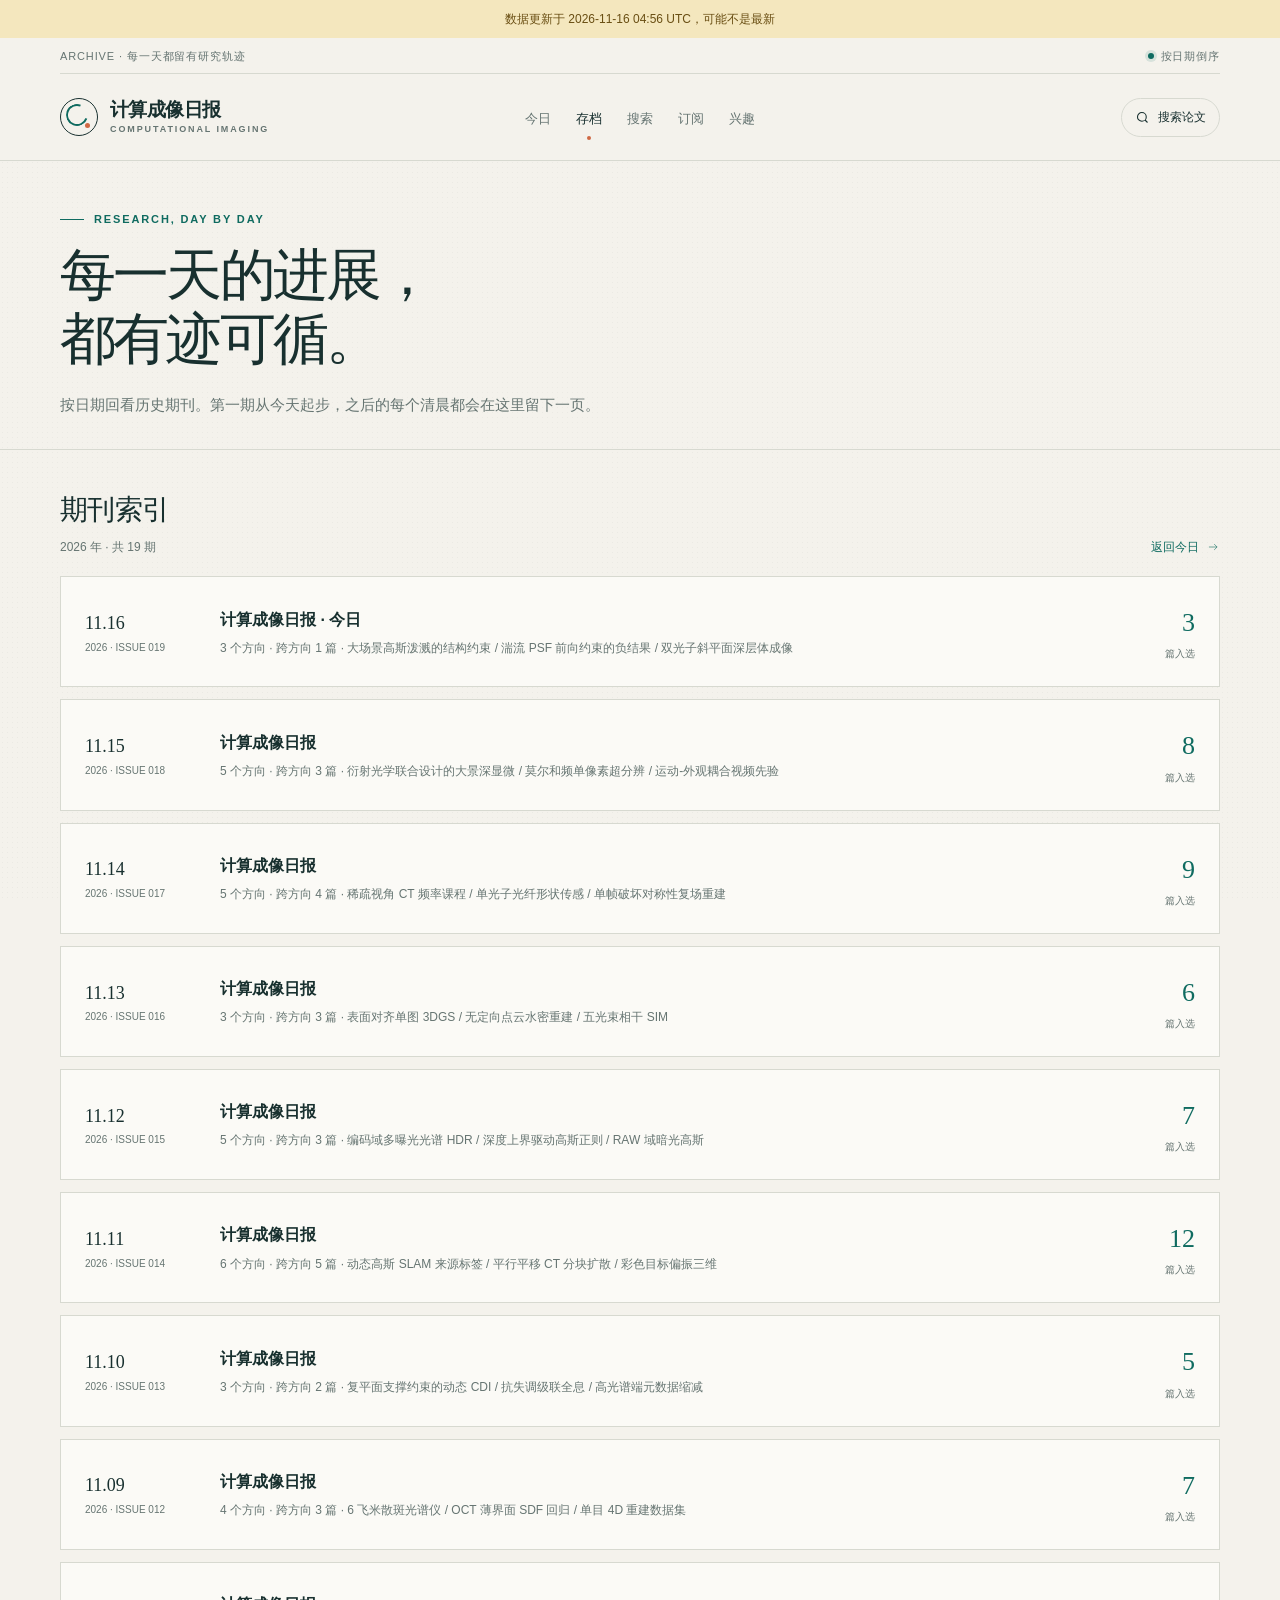
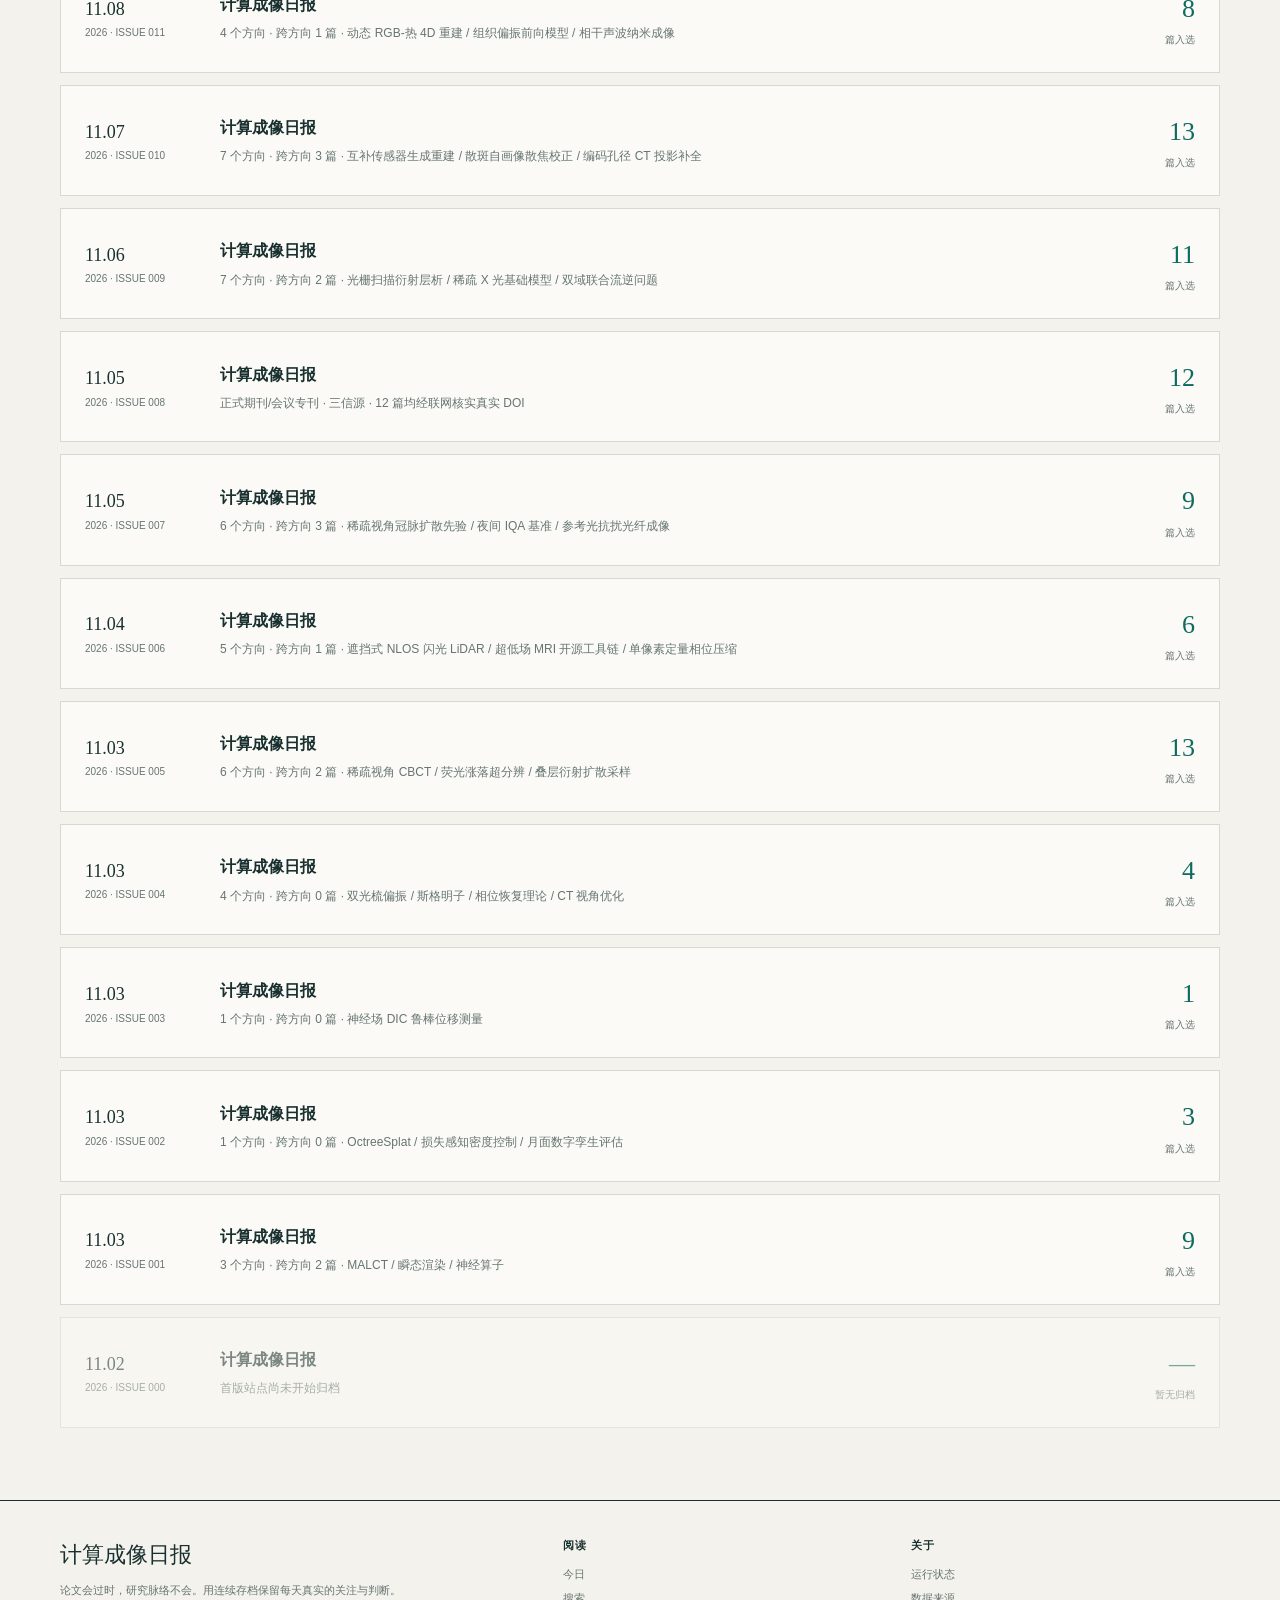
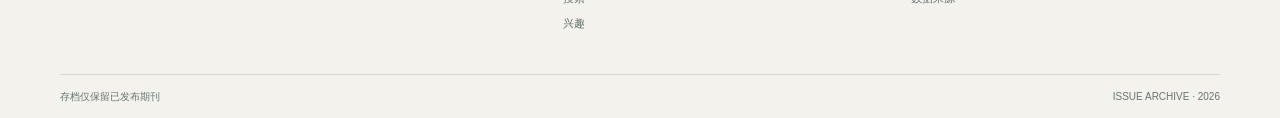
==== commit beba1b51: "日报更新：2026-11-16 ISSUE 19" ====
--- a/archive.html
+++ b/archive.html
@@ -1,6 +1,6 @@
 <!doctype html>
 <html lang="zh-CN">
-<head><meta charset="utf-8"><meta name="viewport" content="width=device-width, initial-scale=1, viewport-fit=cover"><meta http-equiv="Cache-Control" content="no-cache, no-store, must-revalidate"><meta http-equiv="Pragma" content="no-cache"><meta http-equiv="Expires" content="0"><meta name="theme-color" content="#f4f2ec"><meta name="description" content="按日期回看计算成像日报的历史期刊。"><title>存档 · 计算成像日报</title><link id="main-css" rel="stylesheet" href="assets/styles.css?v=16"><script>(function(){var s=new URLSearchParams(location.search).get("sharecode");window.__shareUrl=function(p){if(!s)return p;return p+(p.indexOf("?")>-1?"&":"?")+"sharecode="+encodeURIComponent(s)};var l=document.getElementById("main-css");if(l&&s)l.href=window.__shareUrl(l.getAttribute("href"));if(s)document.addEventListener("DOMContentLoaded",function(){document.querySelectorAll('a[href$=".html"]').forEach(function(a){a.href=window.__shareUrl(a.getAttribute("href"))})})})();</script></head>
+<head><meta charset="utf-8"><meta name="viewport" content="width=device-width, initial-scale=1, viewport-fit=cover"><meta http-equiv="Cache-Control" content="no-cache, no-store, must-revalidate"><meta http-equiv="Pragma" content="no-cache"><meta http-equiv="Expires" content="0"><meta name="theme-color" content="#f4f2ec"><meta name="description" content="按日期回看计算成像日报的历史期刊。"><title>存档 · 计算成像日报</title><link id="main-css" rel="stylesheet" href="assets/styles.css?v=17"><script>(function(){var s=new URLSearchParams(location.search).get("sharecode");window.__shareUrl=function(p){if(!s)return p;return p+(p.indexOf("?")>-1?"&":"?")+"sharecode="+encodeURIComponent(s)};var l=document.getElementById("main-css");if(l&&s)l.href=window.__shareUrl(l.getAttribute("href"));if(s)document.addEventListener("DOMContentLoaded",function(){document.querySelectorAll('a[href$=".html"]').forEach(function(a){a.href=window.__shareUrl(a.getAttribute("href"))})})})();</script></head>
 <body data-page="archive">
 <a class="skip-link" href="#main">跳到正文</a>
 <header class="site-header"><div class="container topline"><span>ARCHIVE · 每一天都留有研究轨迹</span><span class="topline-status"><i class="status-dot"></i>按日期倒序</span></div><div class="container navbar"><a class="brand" href="index.html"><span class="brand-mark"></span><span class="brand-name">计算成像日报<small>COMPUTATIONAL IMAGING</small></span></a><nav class="nav-links" aria-label="主导航"><a href="index.html" data-nav="today">今日</a><a href="archive.html" data-nav="archive">存档</a><a href="search.html" data-nav="search">搜索</a><a href="topics.html" data-nav="topics">订阅</a><a href="interest.html" data-nav="interest">兴趣</a></nav><a class="header-action" href="search.html"><svg viewBox="0 0 24 24" fill="none" stroke="currentColor" stroke-width="1.7"><circle cx="11" cy="11" r="7"/><path d="m20 20-4-4"/></svg><span>搜索论文</span></a></div></header>
@@ -8,4 +8,4 @@
 <main id="main" class="container page-content"><div class="section-heading"><div><h2>期刊索引</h2><p id="archive-total">2026 年 · 共 1 期</p></div><a class="text-link" href="index.html">返回今日<svg viewBox="0 0 24 24" fill="none" stroke="currentColor"><path d="M5 12h14M14 7l5 5-5 5"/></svg></a></div><div id="archive-list" class="archive-list"></div></main>
 <footer class="site-footer"><div class="container footer-main"><div><div class="footer-brand">计算成像日报</div><p class="footer-copy">论文会过时，研究脉络不会。用连续存档保留每天真实的关注与判断。</p></div><div class="footer-col"><strong>阅读</strong><a href="index.html">今日</a><a href="search.html">搜索</a><a href="interest.html">兴趣</a></div><div class="footer-col"><strong>关于</strong><a href="status.html">运行状态</a><a href="status.html">数据来源</a></div></div><div class="container footer-bottom"><span>存档仅保留已发布期刊</span><span>ISSUE ARCHIVE · 2026</span></div></footer>
 <nav class="mobile-nav" aria-label="移动端导航"><a href="index.html" data-nav="today" data-icon="home" data-label="今日"></a><a href="archive.html" data-nav="archive" data-icon="archive" data-label="存档"></a><a href="search.html" data-nav="search" data-icon="search" data-label="搜索"></a><a href="topics.html" data-nav="topics" data-icon="topics" data-label="订阅"></a><a href="interest.html" data-nav="interest" data-icon="interest" data-label="兴趣"></a></nav>
-<script>(function(){var u=window.__shareUrl||function(p){return p};var bv="v16";function ver(p){p=u(p);return p+(p.indexOf("?")>-1?"&":"?")+bv;}var d=document.createElement("script");d.src=ver("assets/data.js");d.async=false;var a=document.createElement("script");a.src=ver("assets/app.js");a.async=false;document.body.appendChild(d);document.body.appendChild(a);})();</script></body></html>
+<script>(function(){var u=window.__shareUrl||function(p){return p};var bv="v17";function ver(p){p=u(p);return p+(p.indexOf("?")>-1?"&":"?")+bv;}var d=document.createElement("script");d.src=ver("assets/data.js");d.async=false;var a=document.createElement("script");a.src=ver("assets/app.js");a.async=false;document.body.appendChild(d);document.body.appendChild(a);})();</script></body></html>
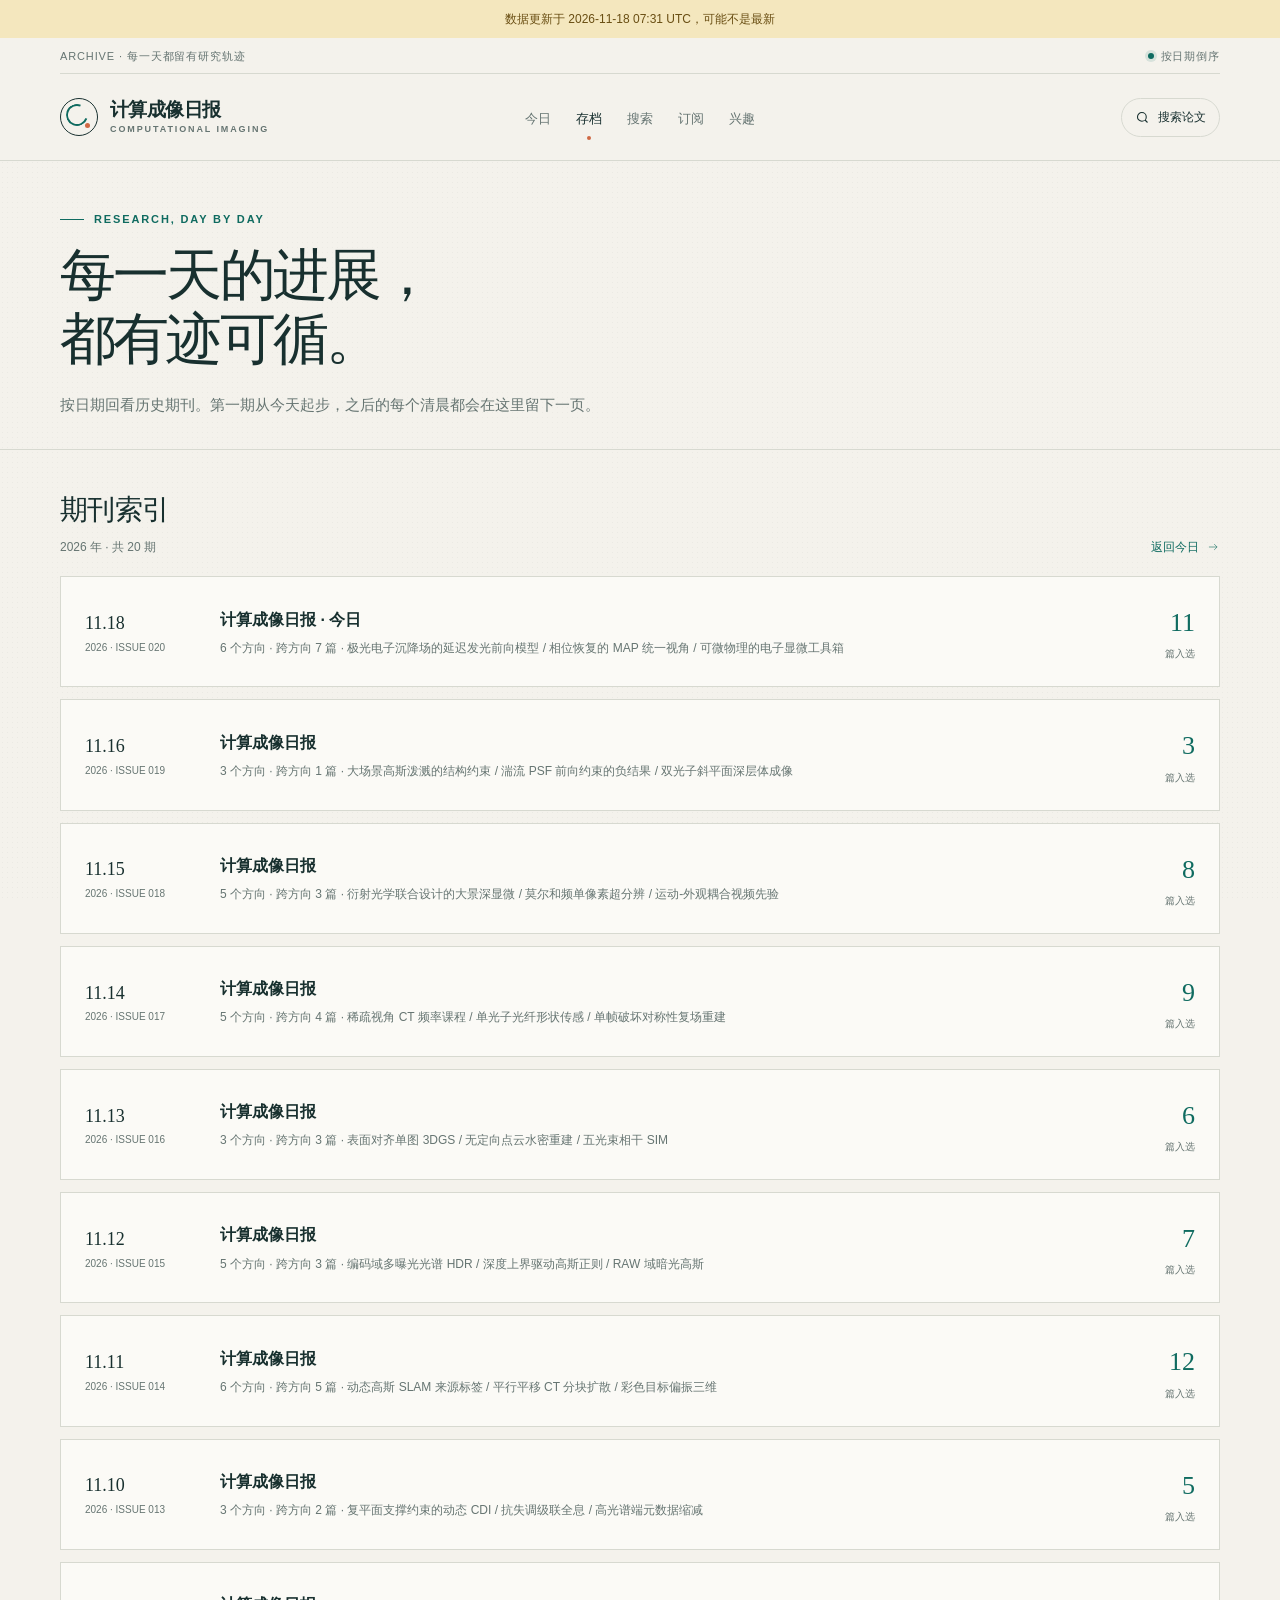
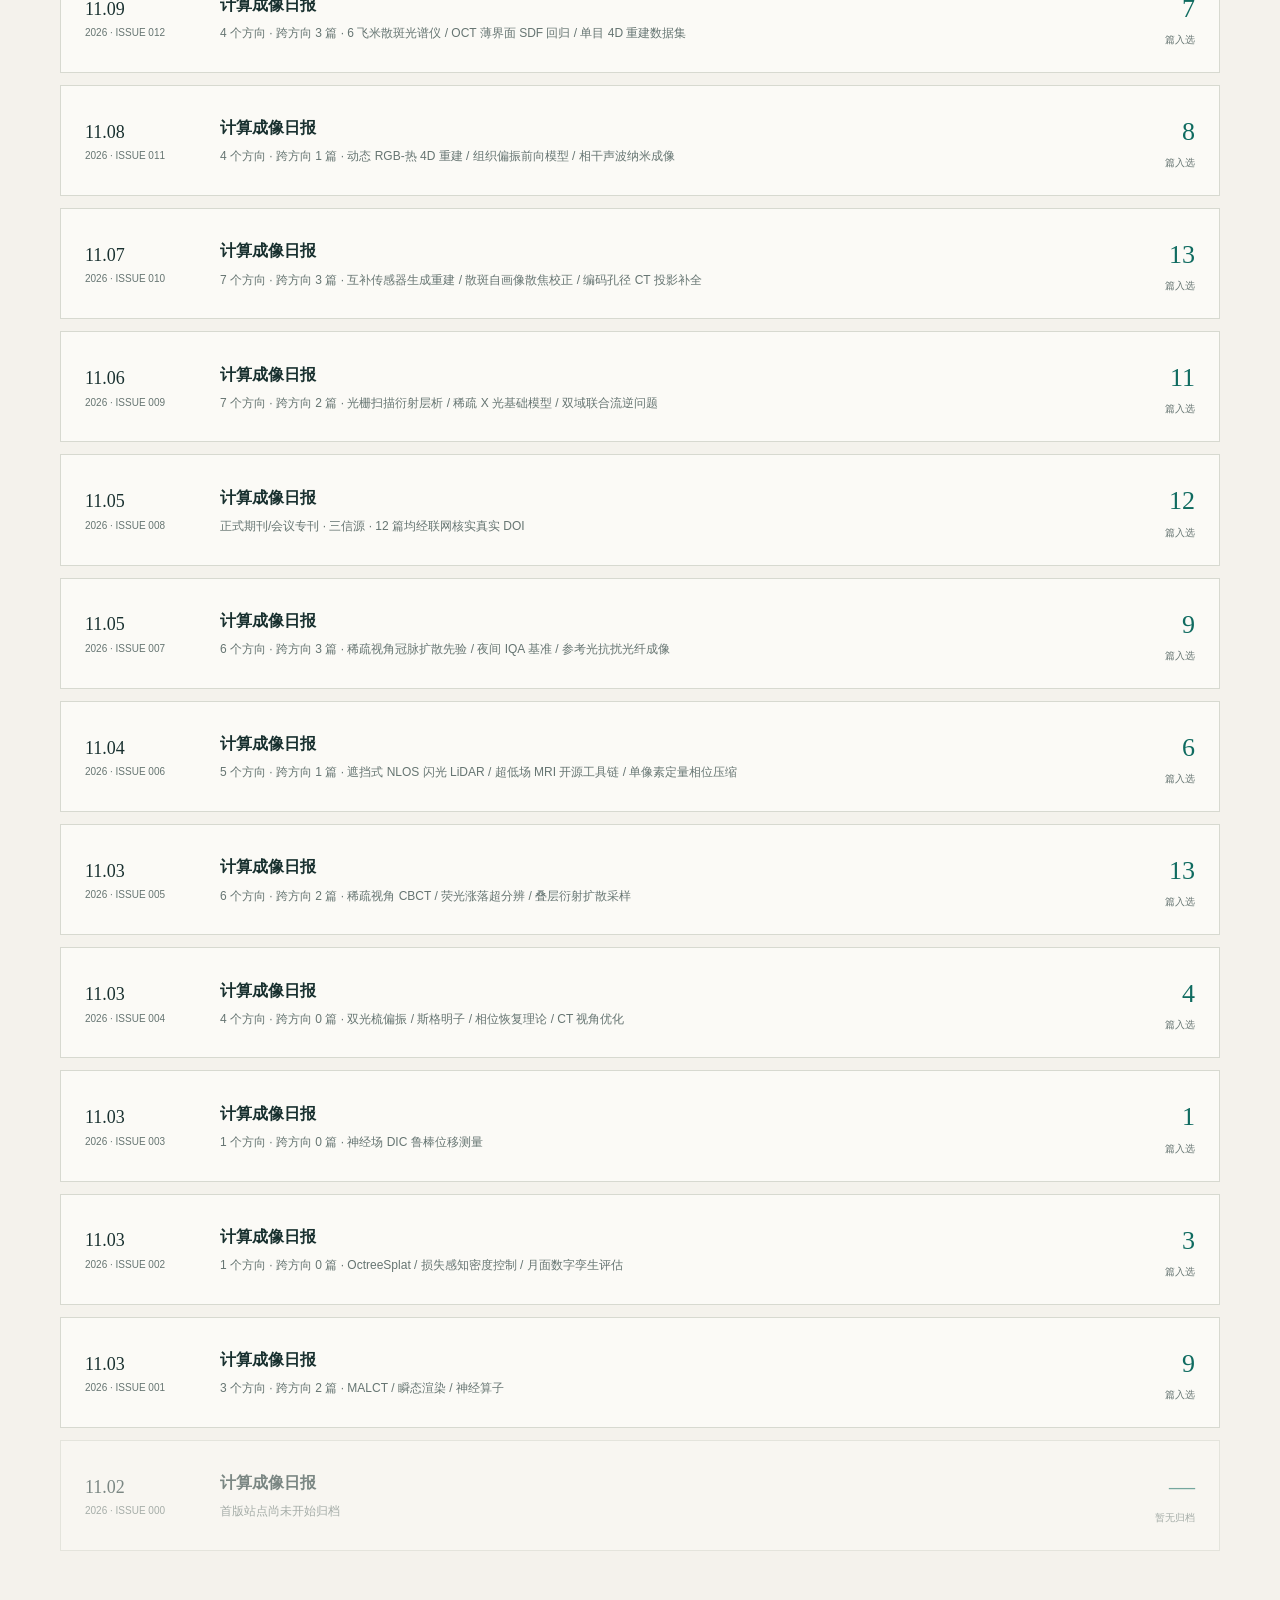
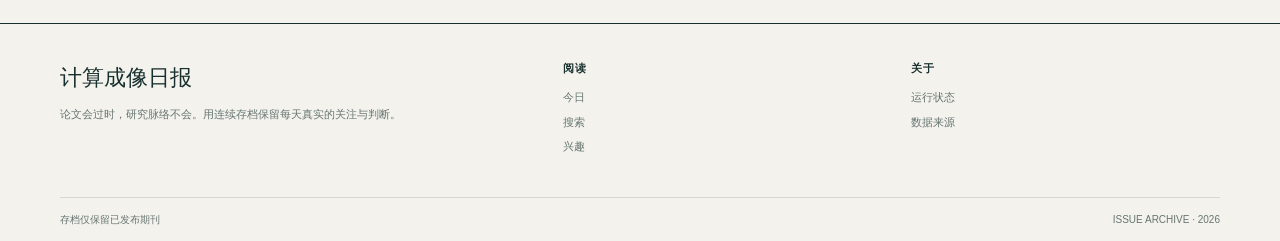
==== commit a31dd2ee: "日报更新：2026-11-18 ISSUE 20" ====
--- a/archive.html
+++ b/archive.html
@@ -1,6 +1,6 @@
 <!doctype html>
 <html lang="zh-CN">
-<head><meta charset="utf-8"><meta name="viewport" content="width=device-width, initial-scale=1, viewport-fit=cover"><meta http-equiv="Cache-Control" content="no-cache, no-store, must-revalidate"><meta http-equiv="Pragma" content="no-cache"><meta http-equiv="Expires" content="0"><meta name="theme-color" content="#f4f2ec"><meta name="description" content="按日期回看计算成像日报的历史期刊。"><title>存档 · 计算成像日报</title><link id="main-css" rel="stylesheet" href="assets/styles.css?v=17"><script>(function(){var s=new URLSearchParams(location.search).get("sharecode");window.__shareUrl=function(p){if(!s)return p;return p+(p.indexOf("?")>-1?"&":"?")+"sharecode="+encodeURIComponent(s)};var l=document.getElementById("main-css");if(l&&s)l.href=window.__shareUrl(l.getAttribute("href"));if(s)document.addEventListener("DOMContentLoaded",function(){document.querySelectorAll('a[href$=".html"]').forEach(function(a){a.href=window.__shareUrl(a.getAttribute("href"))})})})();</script></head>
+<head><meta charset="utf-8"><meta name="viewport" content="width=device-width, initial-scale=1, viewport-fit=cover"><meta http-equiv="Cache-Control" content="no-cache, no-store, must-revalidate"><meta http-equiv="Pragma" content="no-cache"><meta http-equiv="Expires" content="0"><meta name="theme-color" content="#f4f2ec"><meta name="description" content="按日期回看计算成像日报的历史期刊。"><title>存档 · 计算成像日报</title><link id="main-css" rel="stylesheet" href="assets/styles.css?v=18"><script>(function(){var s=new URLSearchParams(location.search).get("sharecode");window.__shareUrl=function(p){if(!s)return p;return p+(p.indexOf("?")>-1?"&":"?")+"sharecode="+encodeURIComponent(s)};var l=document.getElementById("main-css");if(l&&s)l.href=window.__shareUrl(l.getAttribute("href"));if(s)document.addEventListener("DOMContentLoaded",function(){document.querySelectorAll('a[href$=".html"]').forEach(function(a){a.href=window.__shareUrl(a.getAttribute("href"))})})})();</script></head>
 <body data-page="archive">
 <a class="skip-link" href="#main">跳到正文</a>
 <header class="site-header"><div class="container topline"><span>ARCHIVE · 每一天都留有研究轨迹</span><span class="topline-status"><i class="status-dot"></i>按日期倒序</span></div><div class="container navbar"><a class="brand" href="index.html"><span class="brand-mark"></span><span class="brand-name">计算成像日报<small>COMPUTATIONAL IMAGING</small></span></a><nav class="nav-links" aria-label="主导航"><a href="index.html" data-nav="today">今日</a><a href="archive.html" data-nav="archive">存档</a><a href="search.html" data-nav="search">搜索</a><a href="topics.html" data-nav="topics">订阅</a><a href="interest.html" data-nav="interest">兴趣</a></nav><a class="header-action" href="search.html"><svg viewBox="0 0 24 24" fill="none" stroke="currentColor" stroke-width="1.7"><circle cx="11" cy="11" r="7"/><path d="m20 20-4-4"/></svg><span>搜索论文</span></a></div></header>
@@ -8,4 +8,4 @@
 <main id="main" class="container page-content"><div class="section-heading"><div><h2>期刊索引</h2><p id="archive-total">2026 年 · 共 1 期</p></div><a class="text-link" href="index.html">返回今日<svg viewBox="0 0 24 24" fill="none" stroke="currentColor"><path d="M5 12h14M14 7l5 5-5 5"/></svg></a></div><div id="archive-list" class="archive-list"></div></main>
 <footer class="site-footer"><div class="container footer-main"><div><div class="footer-brand">计算成像日报</div><p class="footer-copy">论文会过时，研究脉络不会。用连续存档保留每天真实的关注与判断。</p></div><div class="footer-col"><strong>阅读</strong><a href="index.html">今日</a><a href="search.html">搜索</a><a href="interest.html">兴趣</a></div><div class="footer-col"><strong>关于</strong><a href="status.html">运行状态</a><a href="status.html">数据来源</a></div></div><div class="container footer-bottom"><span>存档仅保留已发布期刊</span><span>ISSUE ARCHIVE · 2026</span></div></footer>
 <nav class="mobile-nav" aria-label="移动端导航"><a href="index.html" data-nav="today" data-icon="home" data-label="今日"></a><a href="archive.html" data-nav="archive" data-icon="archive" data-label="存档"></a><a href="search.html" data-nav="search" data-icon="search" data-label="搜索"></a><a href="topics.html" data-nav="topics" data-icon="topics" data-label="订阅"></a><a href="interest.html" data-nav="interest" data-icon="interest" data-label="兴趣"></a></nav>
-<script>(function(){var u=window.__shareUrl||function(p){return p};var bv="v17";function ver(p){p=u(p);return p+(p.indexOf("?")>-1?"&":"?")+bv;}var d=document.createElement("script");d.src=ver("assets/data.js");d.async=false;var a=document.createElement("script");a.src=ver("assets/app.js");a.async=false;document.body.appendChild(d);document.body.appendChild(a);})();</script></body></html>
+<script>(function(){var u=window.__shareUrl||function(p){return p};var bv="v18";function ver(p){p=u(p);return p+(p.indexOf("?")>-1?"&":"?")+bv;}var d=document.createElement("script");d.src=ver("assets/data.js");d.async=false;var a=document.createElement("script");a.src=ver("assets/app.js");a.async=false;document.body.appendChild(d);document.body.appendChild(a);})();</script></body></html>
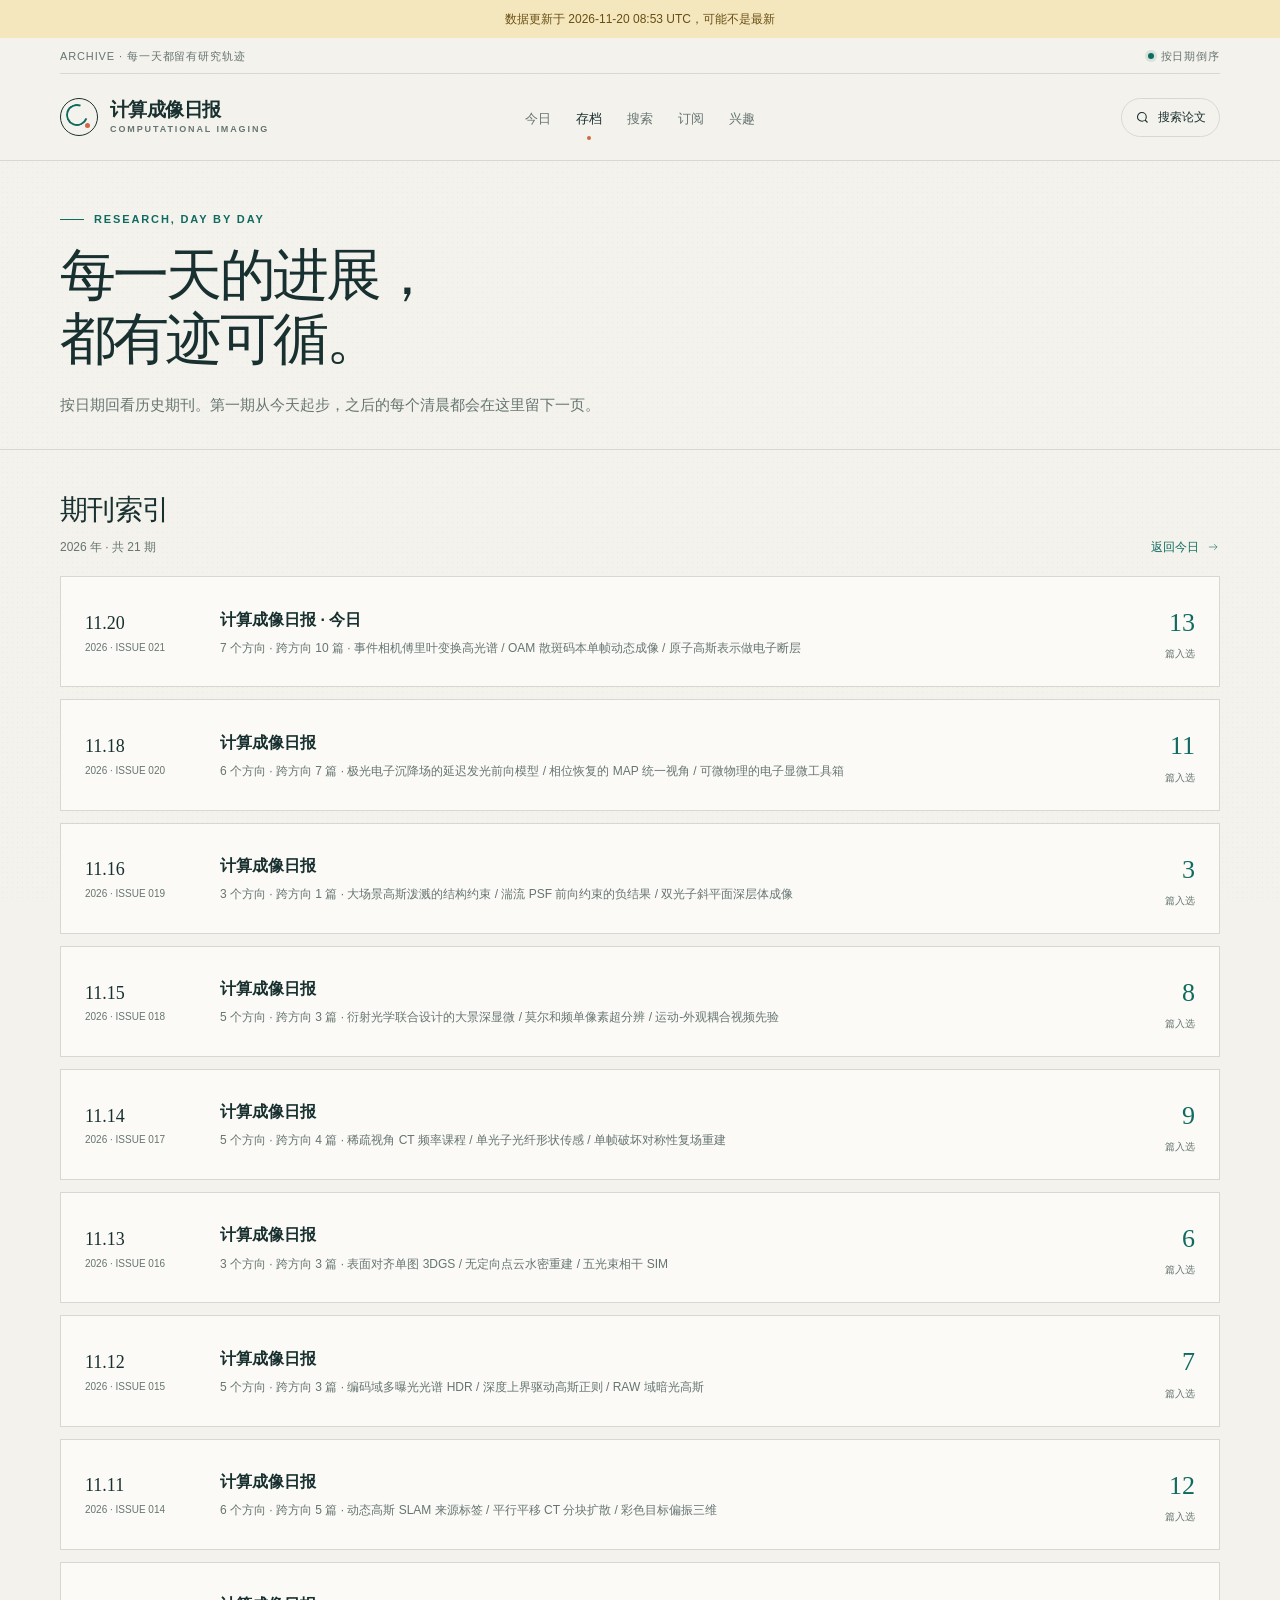
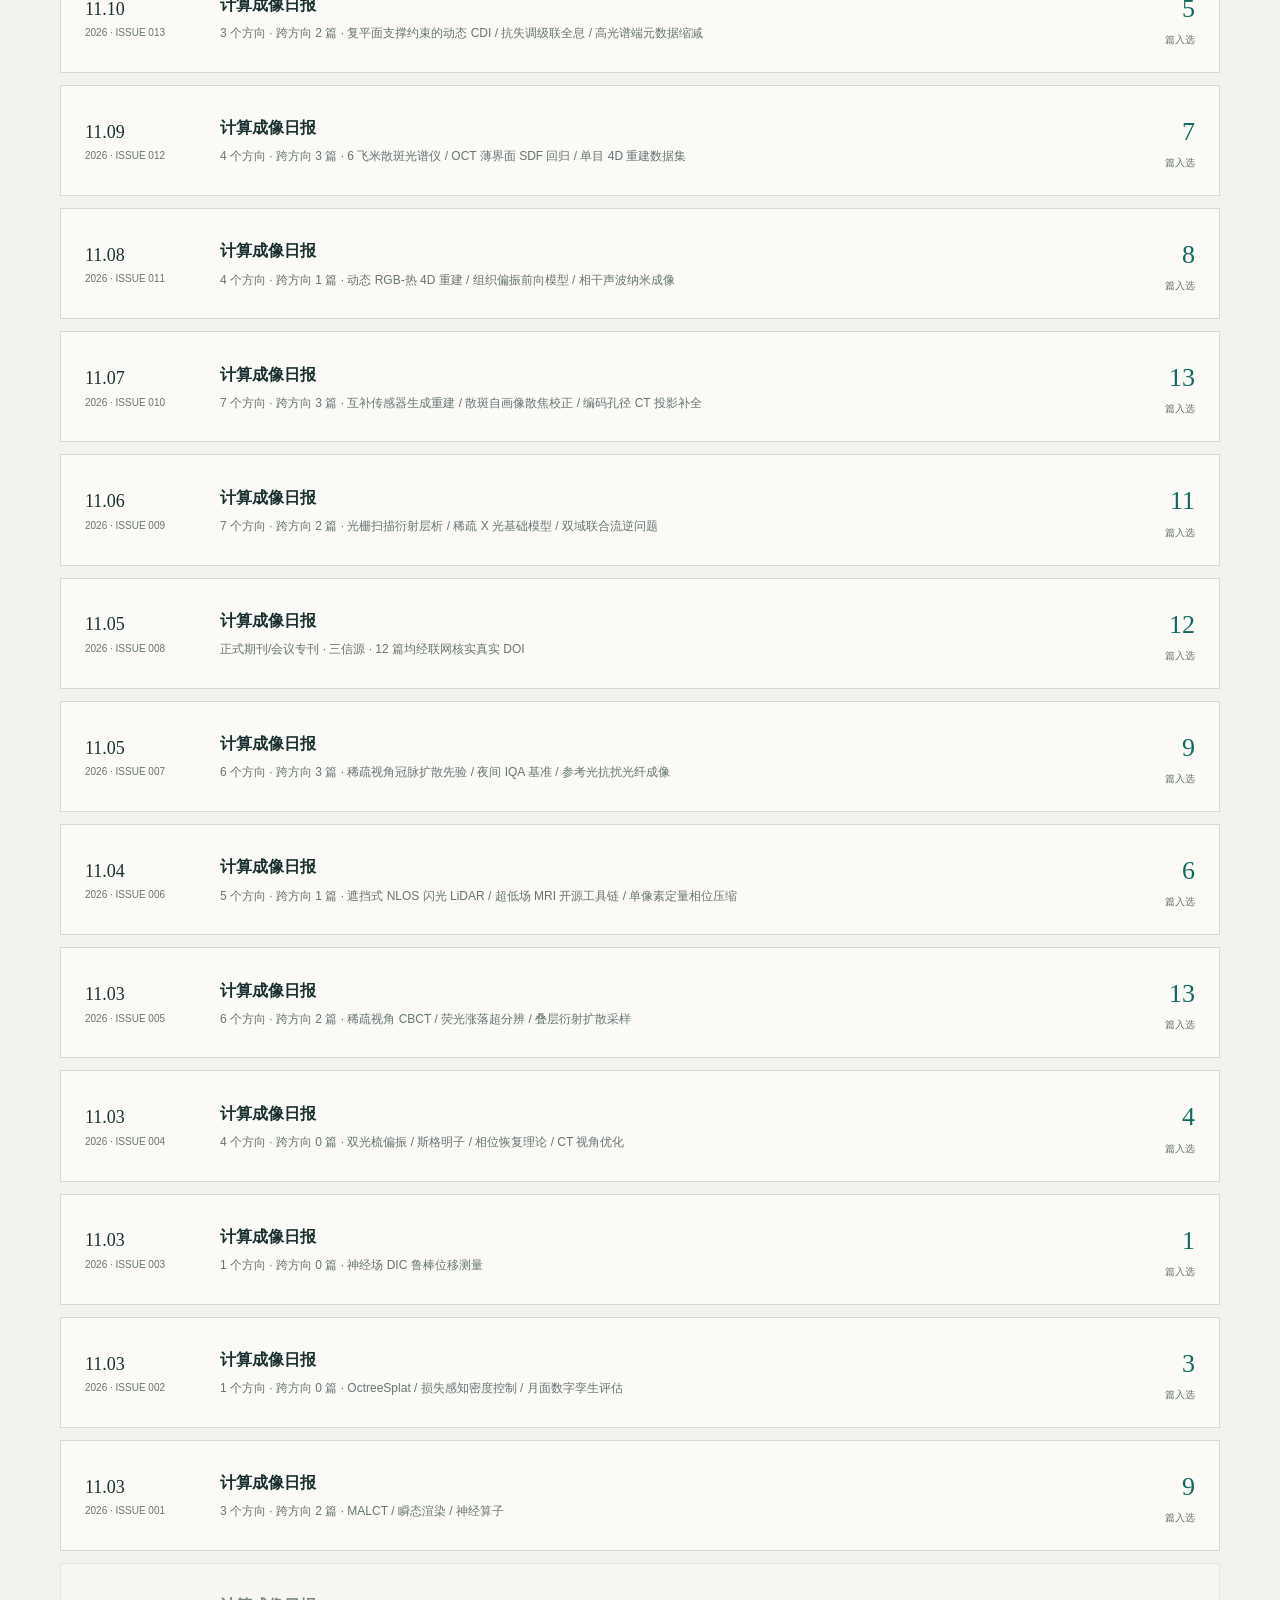
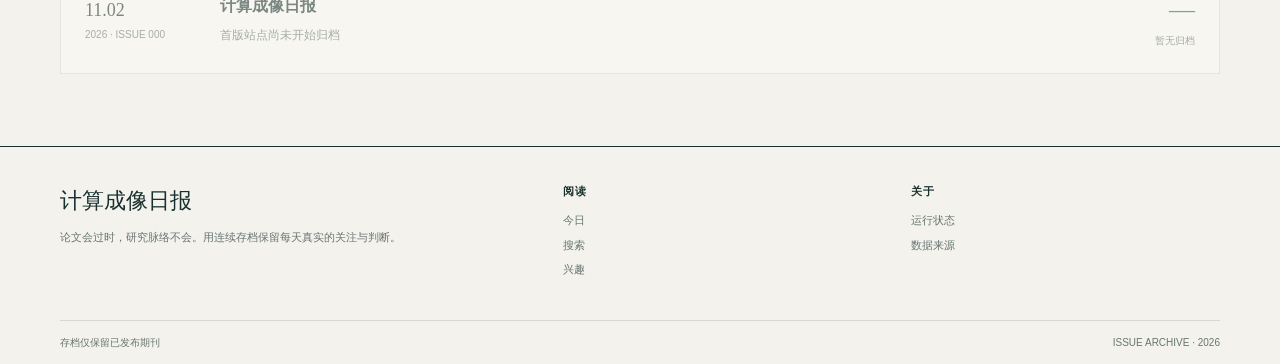
==== commit b50b2ea1: "日报更新：2026-11-20 ISSUE 21" ====
--- a/archive.html
+++ b/archive.html
@@ -1,6 +1,6 @@
 <!doctype html>
 <html lang="zh-CN">
-<head><meta charset="utf-8"><meta name="viewport" content="width=device-width, initial-scale=1, viewport-fit=cover"><meta http-equiv="Cache-Control" content="no-cache, no-store, must-revalidate"><meta http-equiv="Pragma" content="no-cache"><meta http-equiv="Expires" content="0"><meta name="theme-color" content="#f4f2ec"><meta name="description" content="按日期回看计算成像日报的历史期刊。"><title>存档 · 计算成像日报</title><link id="main-css" rel="stylesheet" href="assets/styles.css?v=18"><script>(function(){var s=new URLSearchParams(location.search).get("sharecode");window.__shareUrl=function(p){if(!s)return p;return p+(p.indexOf("?")>-1?"&":"?")+"sharecode="+encodeURIComponent(s)};var l=document.getElementById("main-css");if(l&&s)l.href=window.__shareUrl(l.getAttribute("href"));if(s)document.addEventListener("DOMContentLoaded",function(){document.querySelectorAll('a[href$=".html"]').forEach(function(a){a.href=window.__shareUrl(a.getAttribute("href"))})})})();</script></head>
+<head><meta charset="utf-8"><meta name="viewport" content="width=device-width, initial-scale=1, viewport-fit=cover"><meta http-equiv="Cache-Control" content="no-cache, no-store, must-revalidate"><meta http-equiv="Pragma" content="no-cache"><meta http-equiv="Expires" content="0"><meta name="theme-color" content="#f4f2ec"><meta name="description" content="按日期回看计算成像日报的历史期刊。"><title>存档 · 计算成像日报</title><link id="main-css" rel="stylesheet" href="assets/styles.css?v=19"><script>(function(){var s=new URLSearchParams(location.search).get("sharecode");window.__shareUrl=function(p){if(!s)return p;return p+(p.indexOf("?")>-1?"&":"?")+"sharecode="+encodeURIComponent(s)};var l=document.getElementById("main-css");if(l&&s)l.href=window.__shareUrl(l.getAttribute("href"));if(s)document.addEventListener("DOMContentLoaded",function(){document.querySelectorAll('a[href$=".html"]').forEach(function(a){a.href=window.__shareUrl(a.getAttribute("href"))})})})();</script></head>
 <body data-page="archive">
 <a class="skip-link" href="#main">跳到正文</a>
 <header class="site-header"><div class="container topline"><span>ARCHIVE · 每一天都留有研究轨迹</span><span class="topline-status"><i class="status-dot"></i>按日期倒序</span></div><div class="container navbar"><a class="brand" href="index.html"><span class="brand-mark"></span><span class="brand-name">计算成像日报<small>COMPUTATIONAL IMAGING</small></span></a><nav class="nav-links" aria-label="主导航"><a href="index.html" data-nav="today">今日</a><a href="archive.html" data-nav="archive">存档</a><a href="search.html" data-nav="search">搜索</a><a href="topics.html" data-nav="topics">订阅</a><a href="interest.html" data-nav="interest">兴趣</a></nav><a class="header-action" href="search.html"><svg viewBox="0 0 24 24" fill="none" stroke="currentColor" stroke-width="1.7"><circle cx="11" cy="11" r="7"/><path d="m20 20-4-4"/></svg><span>搜索论文</span></a></div></header>
@@ -8,4 +8,4 @@
 <main id="main" class="container page-content"><div class="section-heading"><div><h2>期刊索引</h2><p id="archive-total">2026 年 · 共 1 期</p></div><a class="text-link" href="index.html">返回今日<svg viewBox="0 0 24 24" fill="none" stroke="currentColor"><path d="M5 12h14M14 7l5 5-5 5"/></svg></a></div><div id="archive-list" class="archive-list"></div></main>
 <footer class="site-footer"><div class="container footer-main"><div><div class="footer-brand">计算成像日报</div><p class="footer-copy">论文会过时，研究脉络不会。用连续存档保留每天真实的关注与判断。</p></div><div class="footer-col"><strong>阅读</strong><a href="index.html">今日</a><a href="search.html">搜索</a><a href="interest.html">兴趣</a></div><div class="footer-col"><strong>关于</strong><a href="status.html">运行状态</a><a href="status.html">数据来源</a></div></div><div class="container footer-bottom"><span>存档仅保留已发布期刊</span><span>ISSUE ARCHIVE · 2026</span></div></footer>
 <nav class="mobile-nav" aria-label="移动端导航"><a href="index.html" data-nav="today" data-icon="home" data-label="今日"></a><a href="archive.html" data-nav="archive" data-icon="archive" data-label="存档"></a><a href="search.html" data-nav="search" data-icon="search" data-label="搜索"></a><a href="topics.html" data-nav="topics" data-icon="topics" data-label="订阅"></a><a href="interest.html" data-nav="interest" data-icon="interest" data-label="兴趣"></a></nav>
-<script>(function(){var u=window.__shareUrl||function(p){return p};var bv="v18";function ver(p){p=u(p);return p+(p.indexOf("?")>-1?"&":"?")+bv;}var d=document.createElement("script");d.src=ver("assets/data.js");d.async=false;var a=document.createElement("script");a.src=ver("assets/app.js");a.async=false;document.body.appendChild(d);document.body.appendChild(a);})();</script></body></html>
+<script>(function(){var u=window.__shareUrl||function(p){return p};var bv="v19";function ver(p){p=u(p);return p+(p.indexOf("?")>-1?"&":"?")+bv;}var d=document.createElement("script");d.src=ver("assets/data.js");d.async=false;var a=document.createElement("script");a.src=ver("assets/app.js");a.async=false;document.body.appendChild(d);document.body.appendChild(a);})();</script></body></html>
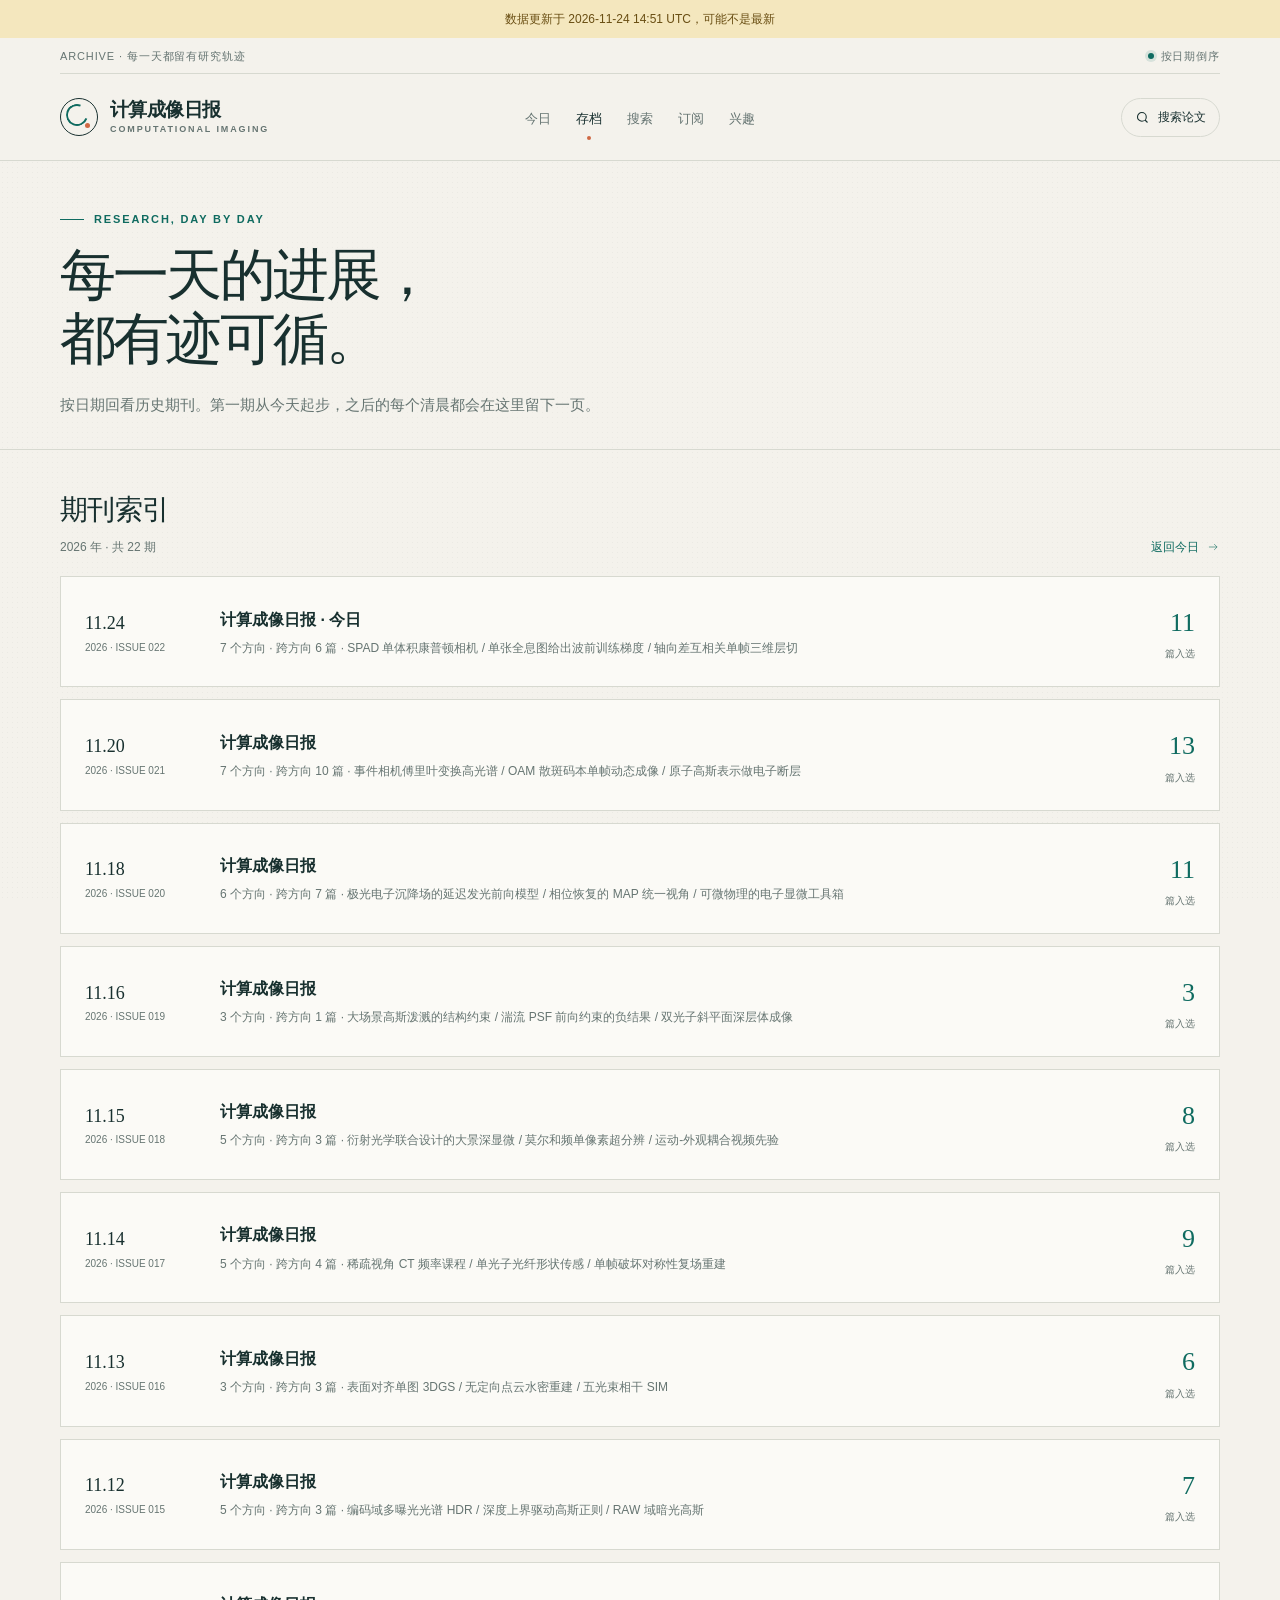
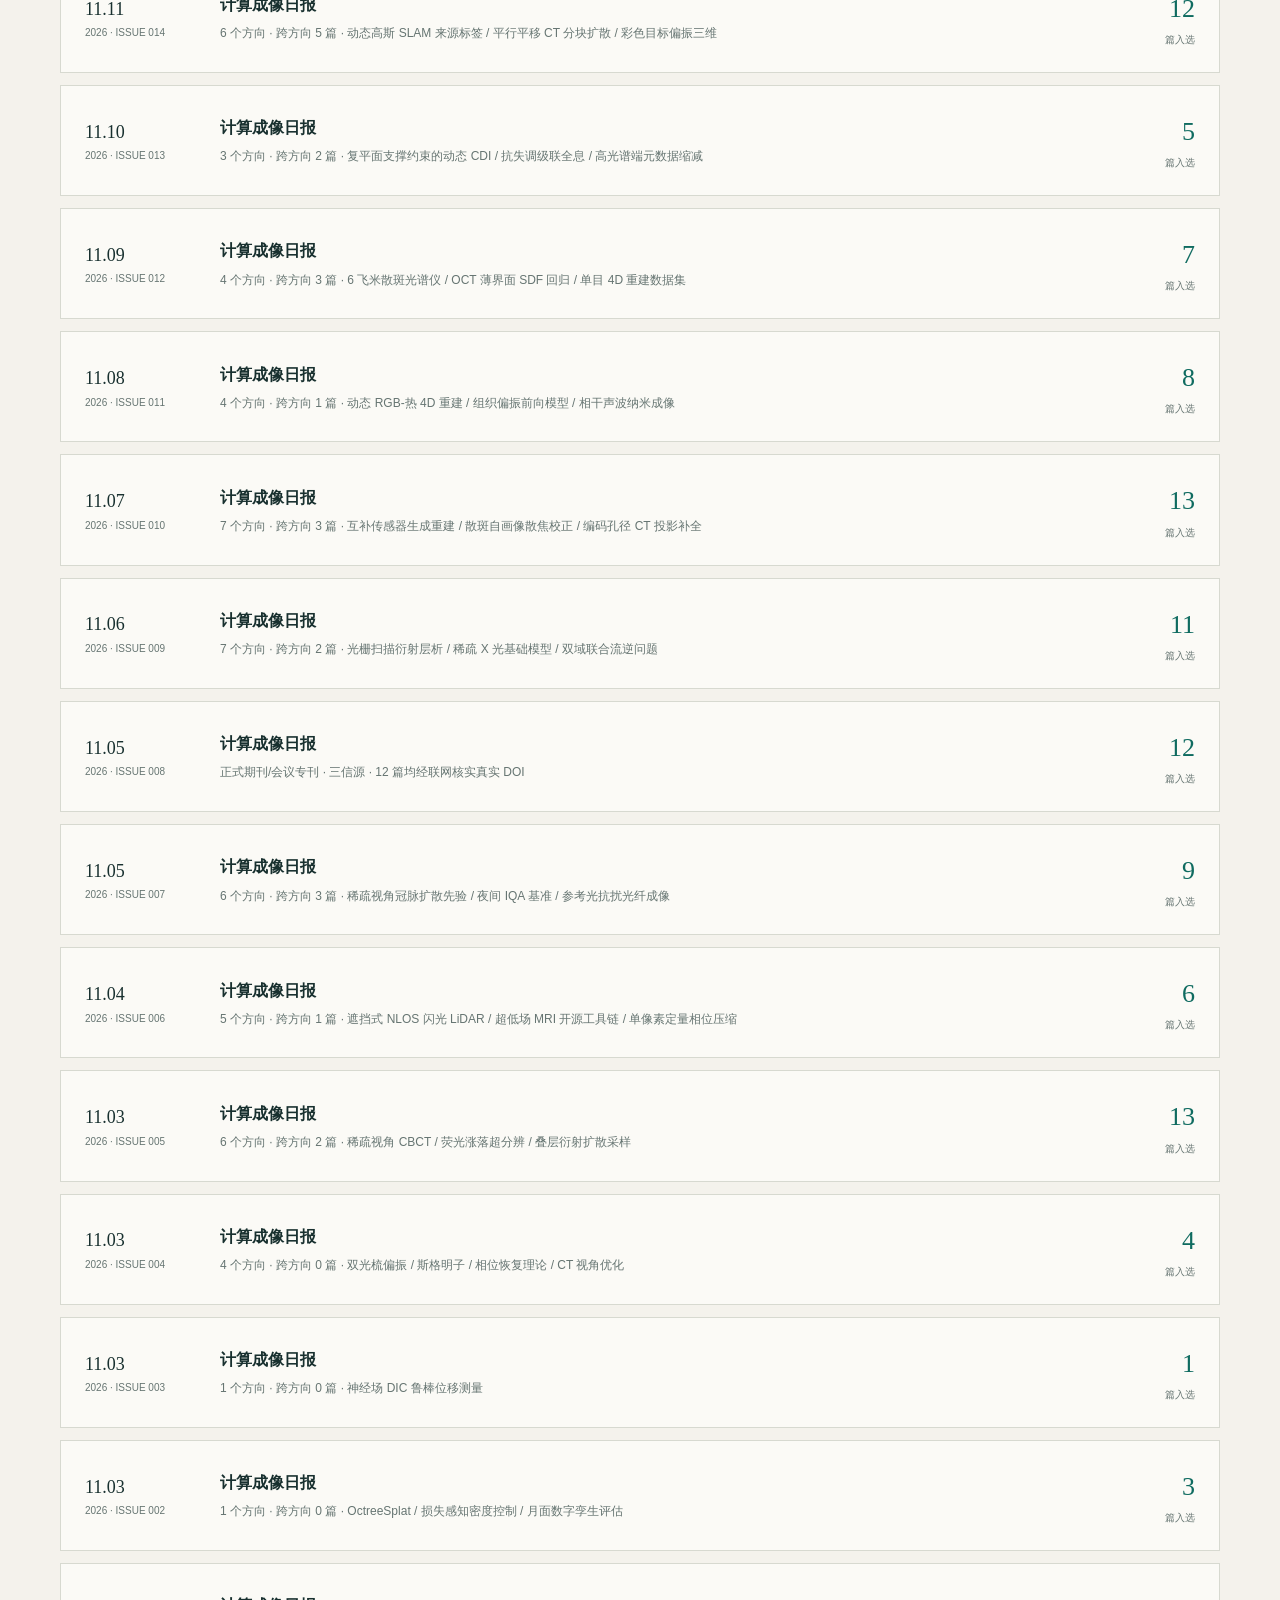
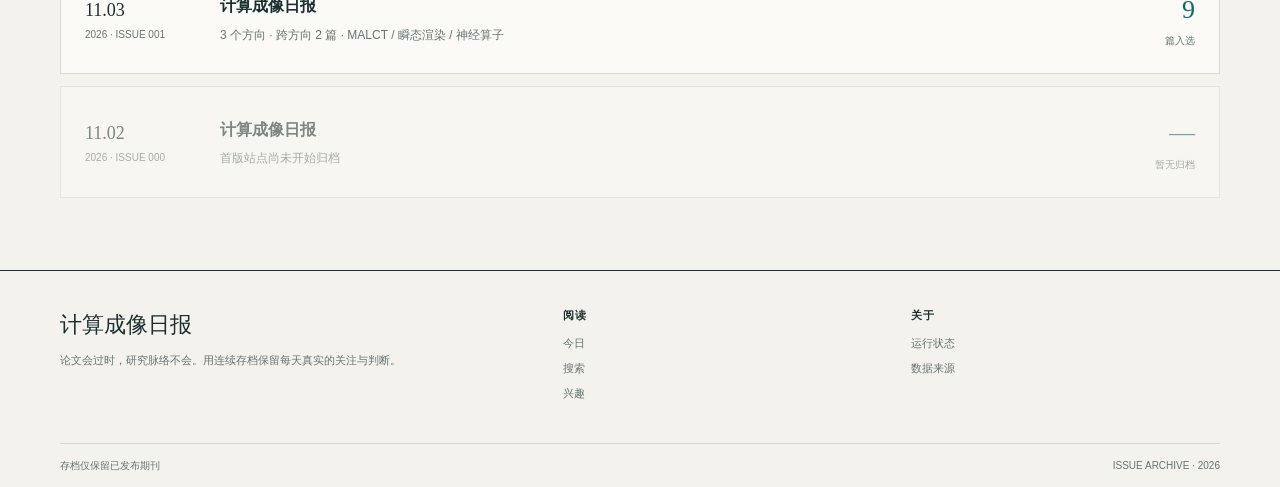
==== commit d5a8a37e: "日报更新：2026-11-24 ISSUE 22" ====
--- a/archive.html
+++ b/archive.html
@@ -1,6 +1,6 @@
 <!doctype html>
 <html lang="zh-CN">
-<head><meta charset="utf-8"><meta name="viewport" content="width=device-width, initial-scale=1, viewport-fit=cover"><meta http-equiv="Cache-Control" content="no-cache, no-store, must-revalidate"><meta http-equiv="Pragma" content="no-cache"><meta http-equiv="Expires" content="0"><meta name="theme-color" content="#f4f2ec"><meta name="description" content="按日期回看计算成像日报的历史期刊。"><title>存档 · 计算成像日报</title><link id="main-css" rel="stylesheet" href="assets/styles.css?v=19"><script>(function(){var s=new URLSearchParams(location.search).get("sharecode");window.__shareUrl=function(p){if(!s)return p;return p+(p.indexOf("?")>-1?"&":"?")+"sharecode="+encodeURIComponent(s)};var l=document.getElementById("main-css");if(l&&s)l.href=window.__shareUrl(l.getAttribute("href"));if(s)document.addEventListener("DOMContentLoaded",function(){document.querySelectorAll('a[href$=".html"]').forEach(function(a){a.href=window.__shareUrl(a.getAttribute("href"))})})})();</script></head>
+<head><meta charset="utf-8"><meta name="viewport" content="width=device-width, initial-scale=1, viewport-fit=cover"><meta http-equiv="Cache-Control" content="no-cache, no-store, must-revalidate"><meta http-equiv="Pragma" content="no-cache"><meta http-equiv="Expires" content="0"><meta name="theme-color" content="#f4f2ec"><meta name="description" content="按日期回看计算成像日报的历史期刊。"><title>存档 · 计算成像日报</title><link id="main-css" rel="stylesheet" href="assets/styles.css?v=20"><script>(function(){var s=new URLSearchParams(location.search).get("sharecode");window.__shareUrl=function(p){if(!s)return p;return p+(p.indexOf("?")>-1?"&":"?")+"sharecode="+encodeURIComponent(s)};var l=document.getElementById("main-css");if(l&&s)l.href=window.__shareUrl(l.getAttribute("href"));if(s)document.addEventListener("DOMContentLoaded",function(){document.querySelectorAll('a[href$=".html"]').forEach(function(a){a.href=window.__shareUrl(a.getAttribute("href"))})})})();</script></head>
 <body data-page="archive">
 <a class="skip-link" href="#main">跳到正文</a>
 <header class="site-header"><div class="container topline"><span>ARCHIVE · 每一天都留有研究轨迹</span><span class="topline-status"><i class="status-dot"></i>按日期倒序</span></div><div class="container navbar"><a class="brand" href="index.html"><span class="brand-mark"></span><span class="brand-name">计算成像日报<small>COMPUTATIONAL IMAGING</small></span></a><nav class="nav-links" aria-label="主导航"><a href="index.html" data-nav="today">今日</a><a href="archive.html" data-nav="archive">存档</a><a href="search.html" data-nav="search">搜索</a><a href="topics.html" data-nav="topics">订阅</a><a href="interest.html" data-nav="interest">兴趣</a></nav><a class="header-action" href="search.html"><svg viewBox="0 0 24 24" fill="none" stroke="currentColor" stroke-width="1.7"><circle cx="11" cy="11" r="7"/><path d="m20 20-4-4"/></svg><span>搜索论文</span></a></div></header>
@@ -8,4 +8,4 @@
 <main id="main" class="container page-content"><div class="section-heading"><div><h2>期刊索引</h2><p id="archive-total">2026 年 · 共 1 期</p></div><a class="text-link" href="index.html">返回今日<svg viewBox="0 0 24 24" fill="none" stroke="currentColor"><path d="M5 12h14M14 7l5 5-5 5"/></svg></a></div><div id="archive-list" class="archive-list"></div></main>
 <footer class="site-footer"><div class="container footer-main"><div><div class="footer-brand">计算成像日报</div><p class="footer-copy">论文会过时，研究脉络不会。用连续存档保留每天真实的关注与判断。</p></div><div class="footer-col"><strong>阅读</strong><a href="index.html">今日</a><a href="search.html">搜索</a><a href="interest.html">兴趣</a></div><div class="footer-col"><strong>关于</strong><a href="status.html">运行状态</a><a href="status.html">数据来源</a></div></div><div class="container footer-bottom"><span>存档仅保留已发布期刊</span><span>ISSUE ARCHIVE · 2026</span></div></footer>
 <nav class="mobile-nav" aria-label="移动端导航"><a href="index.html" data-nav="today" data-icon="home" data-label="今日"></a><a href="archive.html" data-nav="archive" data-icon="archive" data-label="存档"></a><a href="search.html" data-nav="search" data-icon="search" data-label="搜索"></a><a href="topics.html" data-nav="topics" data-icon="topics" data-label="订阅"></a><a href="interest.html" data-nav="interest" data-icon="interest" data-label="兴趣"></a></nav>
-<script>(function(){var u=window.__shareUrl||function(p){return p};var bv="v19";function ver(p){p=u(p);return p+(p.indexOf("?")>-1?"&":"?")+bv;}var d=document.createElement("script");d.src=ver("assets/data.js");d.async=false;var a=document.createElement("script");a.src=ver("assets/app.js");a.async=false;document.body.appendChild(d);document.body.appendChild(a);})();</script></body></html>
+<script>(function(){var u=window.__shareUrl||function(p){return p};var bv="v20";function ver(p){p=u(p);return p+(p.indexOf("?")>-1?"&":"?")+bv;}var d=document.createElement("script");d.src=ver("assets/data.js");d.async=false;var a=document.createElement("script");a.src=ver("assets/app.js");a.async=false;document.body.appendChild(d);document.body.appendChild(a);})();</script></body></html>
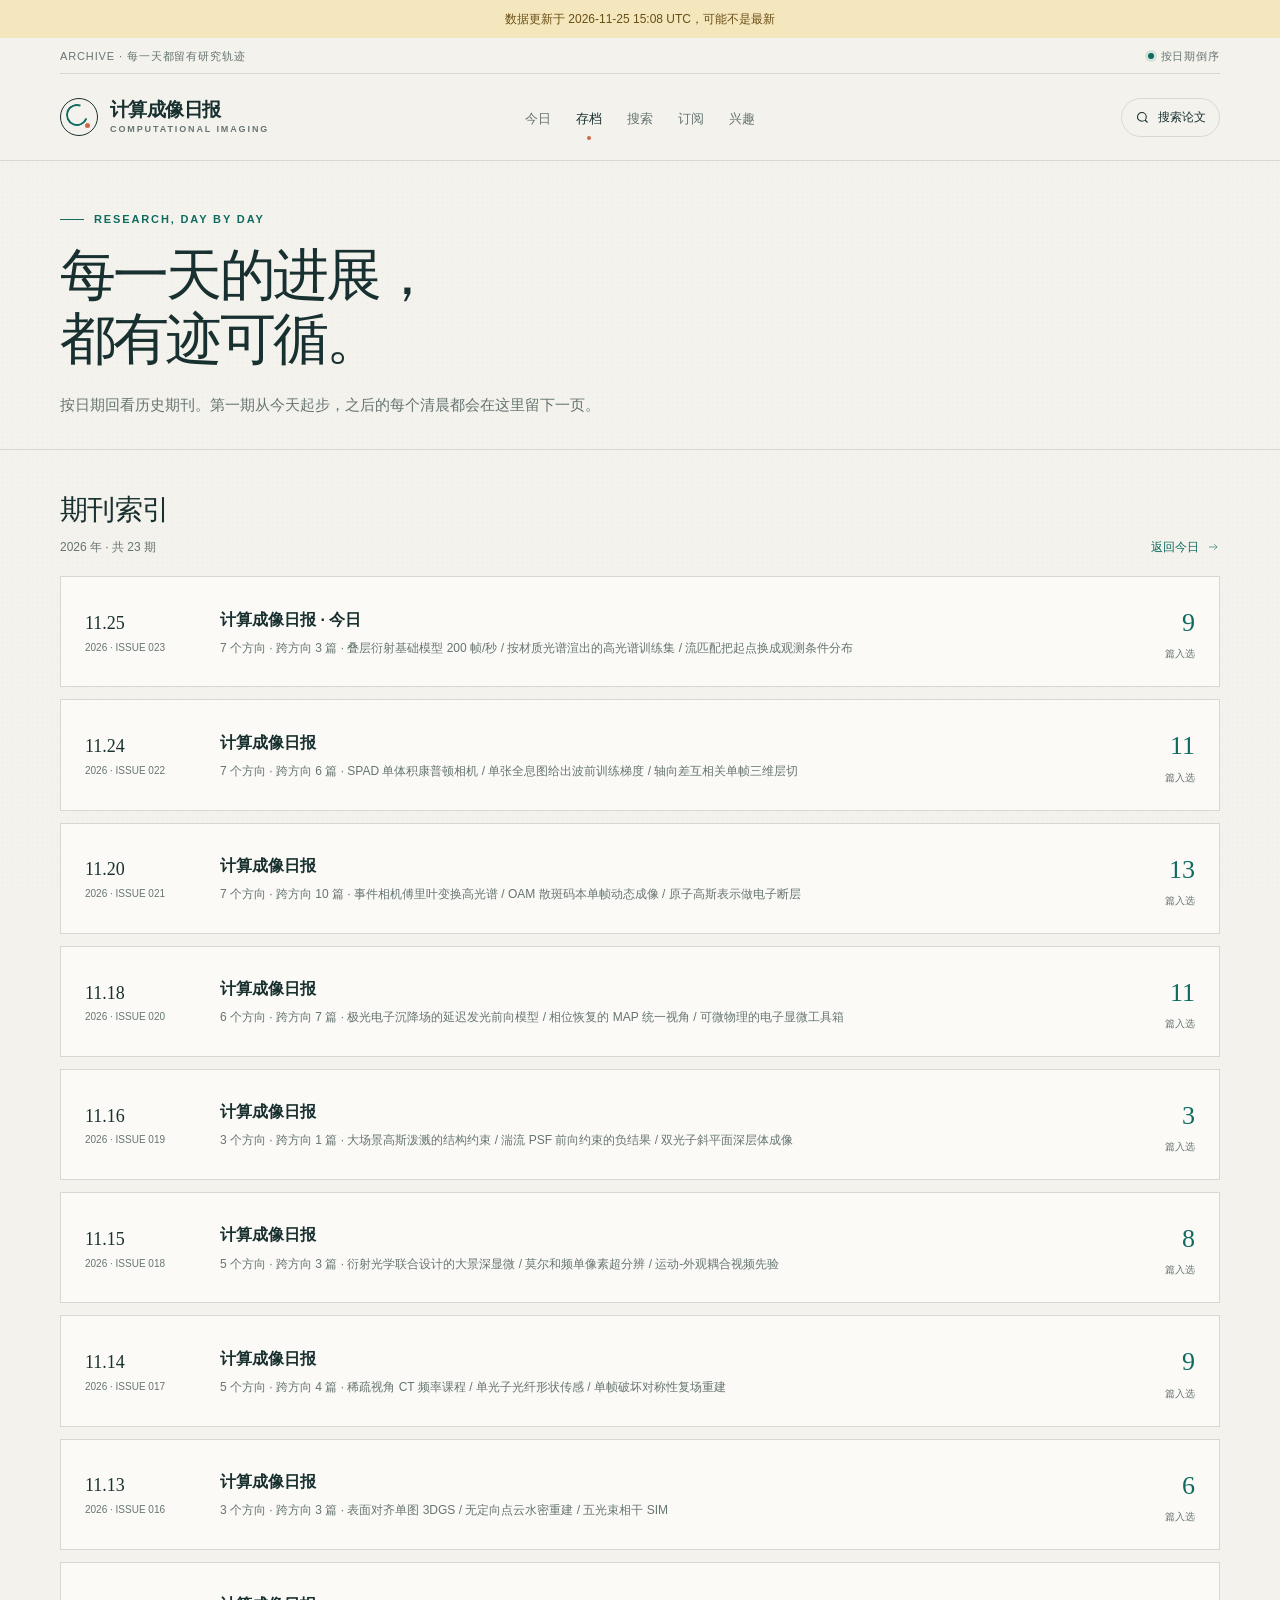
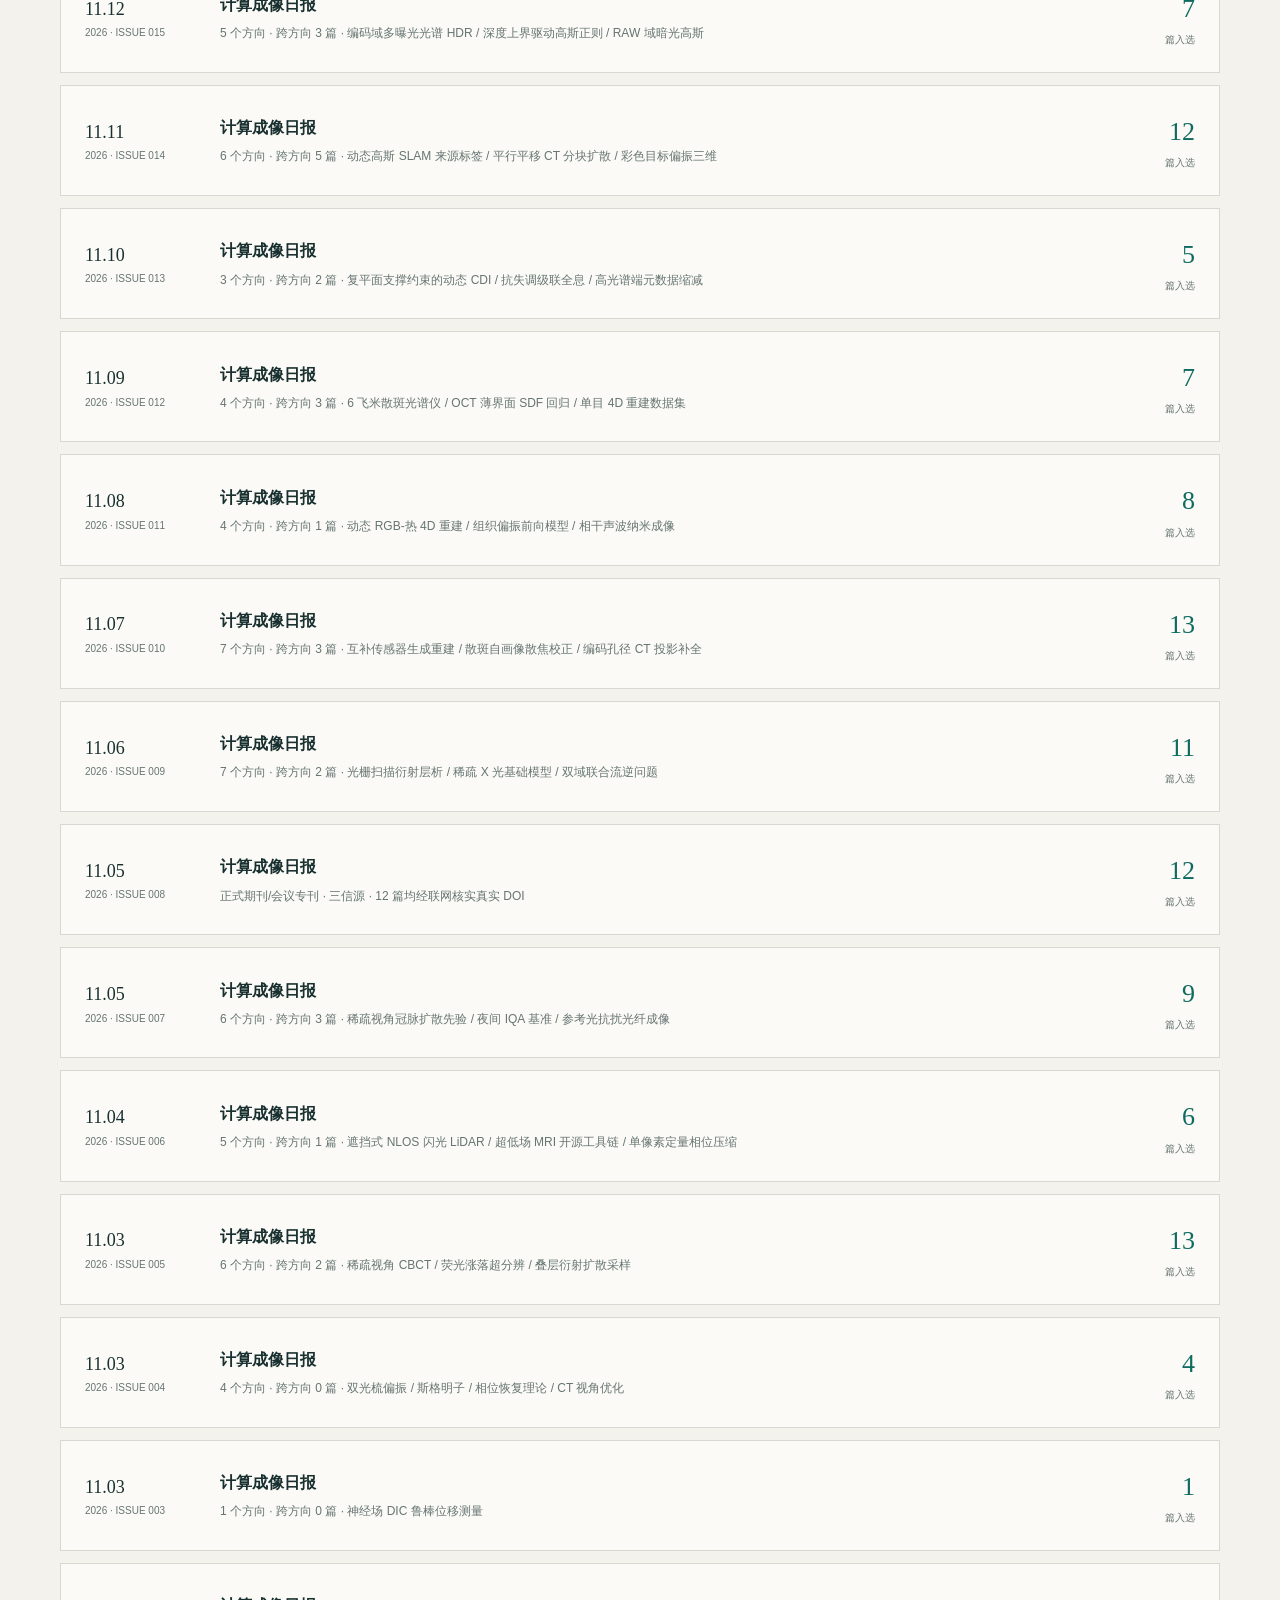
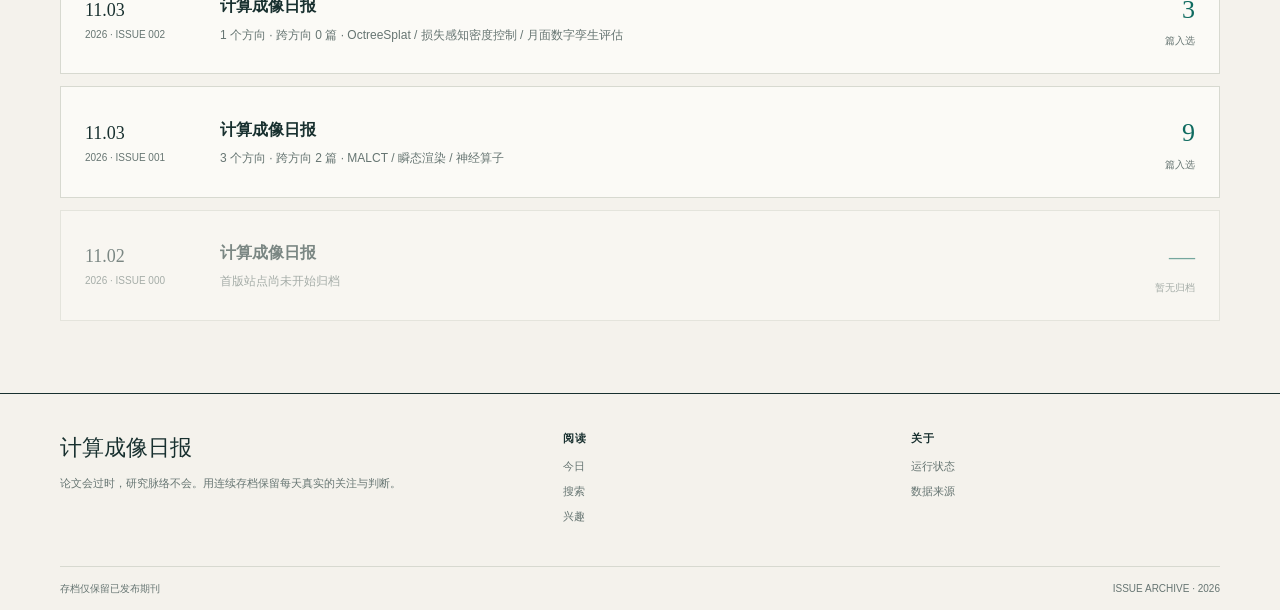
==== commit 545340e5: "日报更新：2026-11-25 ISSUE 23" ====
--- a/archive.html
+++ b/archive.html
@@ -1,6 +1,6 @@
 <!doctype html>
 <html lang="zh-CN">
-<head><meta charset="utf-8"><meta name="viewport" content="width=device-width, initial-scale=1, viewport-fit=cover"><meta http-equiv="Cache-Control" content="no-cache, no-store, must-revalidate"><meta http-equiv="Pragma" content="no-cache"><meta http-equiv="Expires" content="0"><meta name="theme-color" content="#f4f2ec"><meta name="description" content="按日期回看计算成像日报的历史期刊。"><title>存档 · 计算成像日报</title><link id="main-css" rel="stylesheet" href="assets/styles.css?v=20"><script>(function(){var s=new URLSearchParams(location.search).get("sharecode");window.__shareUrl=function(p){if(!s)return p;return p+(p.indexOf("?")>-1?"&":"?")+"sharecode="+encodeURIComponent(s)};var l=document.getElementById("main-css");if(l&&s)l.href=window.__shareUrl(l.getAttribute("href"));if(s)document.addEventListener("DOMContentLoaded",function(){document.querySelectorAll('a[href$=".html"]').forEach(function(a){a.href=window.__shareUrl(a.getAttribute("href"))})})})();</script></head>
+<head><meta charset="utf-8"><meta name="viewport" content="width=device-width, initial-scale=1, viewport-fit=cover"><meta http-equiv="Cache-Control" content="no-cache, no-store, must-revalidate"><meta http-equiv="Pragma" content="no-cache"><meta http-equiv="Expires" content="0"><meta name="theme-color" content="#f4f2ec"><meta name="description" content="按日期回看计算成像日报的历史期刊。"><title>存档 · 计算成像日报</title><link id="main-css" rel="stylesheet" href="assets/styles.css?v=21"><script>(function(){var s=new URLSearchParams(location.search).get("sharecode");window.__shareUrl=function(p){if(!s)return p;return p+(p.indexOf("?")>-1?"&":"?")+"sharecode="+encodeURIComponent(s)};var l=document.getElementById("main-css");if(l&&s)l.href=window.__shareUrl(l.getAttribute("href"));if(s)document.addEventListener("DOMContentLoaded",function(){document.querySelectorAll('a[href$=".html"]').forEach(function(a){a.href=window.__shareUrl(a.getAttribute("href"))})})})();</script></head>
 <body data-page="archive">
 <a class="skip-link" href="#main">跳到正文</a>
 <header class="site-header"><div class="container topline"><span>ARCHIVE · 每一天都留有研究轨迹</span><span class="topline-status"><i class="status-dot"></i>按日期倒序</span></div><div class="container navbar"><a class="brand" href="index.html"><span class="brand-mark"></span><span class="brand-name">计算成像日报<small>COMPUTATIONAL IMAGING</small></span></a><nav class="nav-links" aria-label="主导航"><a href="index.html" data-nav="today">今日</a><a href="archive.html" data-nav="archive">存档</a><a href="search.html" data-nav="search">搜索</a><a href="topics.html" data-nav="topics">订阅</a><a href="interest.html" data-nav="interest">兴趣</a></nav><a class="header-action" href="search.html"><svg viewBox="0 0 24 24" fill="none" stroke="currentColor" stroke-width="1.7"><circle cx="11" cy="11" r="7"/><path d="m20 20-4-4"/></svg><span>搜索论文</span></a></div></header>
@@ -8,4 +8,4 @@
 <main id="main" class="container page-content"><div class="section-heading"><div><h2>期刊索引</h2><p id="archive-total">2026 年 · 共 1 期</p></div><a class="text-link" href="index.html">返回今日<svg viewBox="0 0 24 24" fill="none" stroke="currentColor"><path d="M5 12h14M14 7l5 5-5 5"/></svg></a></div><div id="archive-list" class="archive-list"></div></main>
 <footer class="site-footer"><div class="container footer-main"><div><div class="footer-brand">计算成像日报</div><p class="footer-copy">论文会过时，研究脉络不会。用连续存档保留每天真实的关注与判断。</p></div><div class="footer-col"><strong>阅读</strong><a href="index.html">今日</a><a href="search.html">搜索</a><a href="interest.html">兴趣</a></div><div class="footer-col"><strong>关于</strong><a href="status.html">运行状态</a><a href="status.html">数据来源</a></div></div><div class="container footer-bottom"><span>存档仅保留已发布期刊</span><span>ISSUE ARCHIVE · 2026</span></div></footer>
 <nav class="mobile-nav" aria-label="移动端导航"><a href="index.html" data-nav="today" data-icon="home" data-label="今日"></a><a href="archive.html" data-nav="archive" data-icon="archive" data-label="存档"></a><a href="search.html" data-nav="search" data-icon="search" data-label="搜索"></a><a href="topics.html" data-nav="topics" data-icon="topics" data-label="订阅"></a><a href="interest.html" data-nav="interest" data-icon="interest" data-label="兴趣"></a></nav>
-<script>(function(){var u=window.__shareUrl||function(p){return p};var bv="v20";function ver(p){p=u(p);return p+(p.indexOf("?")>-1?"&":"?")+bv;}var d=document.createElement("script");d.src=ver("assets/data.js");d.async=false;var a=document.createElement("script");a.src=ver("assets/app.js");a.async=false;document.body.appendChild(d);document.body.appendChild(a);})();</script></body></html>
+<script>(function(){var u=window.__shareUrl||function(p){return p};var bv="v21";function ver(p){p=u(p);return p+(p.indexOf("?")>-1?"&":"?")+bv;}var d=document.createElement("script");d.src=ver("assets/data.js");d.async=false;var a=document.createElement("script");a.src=ver("assets/app.js");a.async=false;document.body.appendChild(d);document.body.appendChild(a);})();</script></body></html>
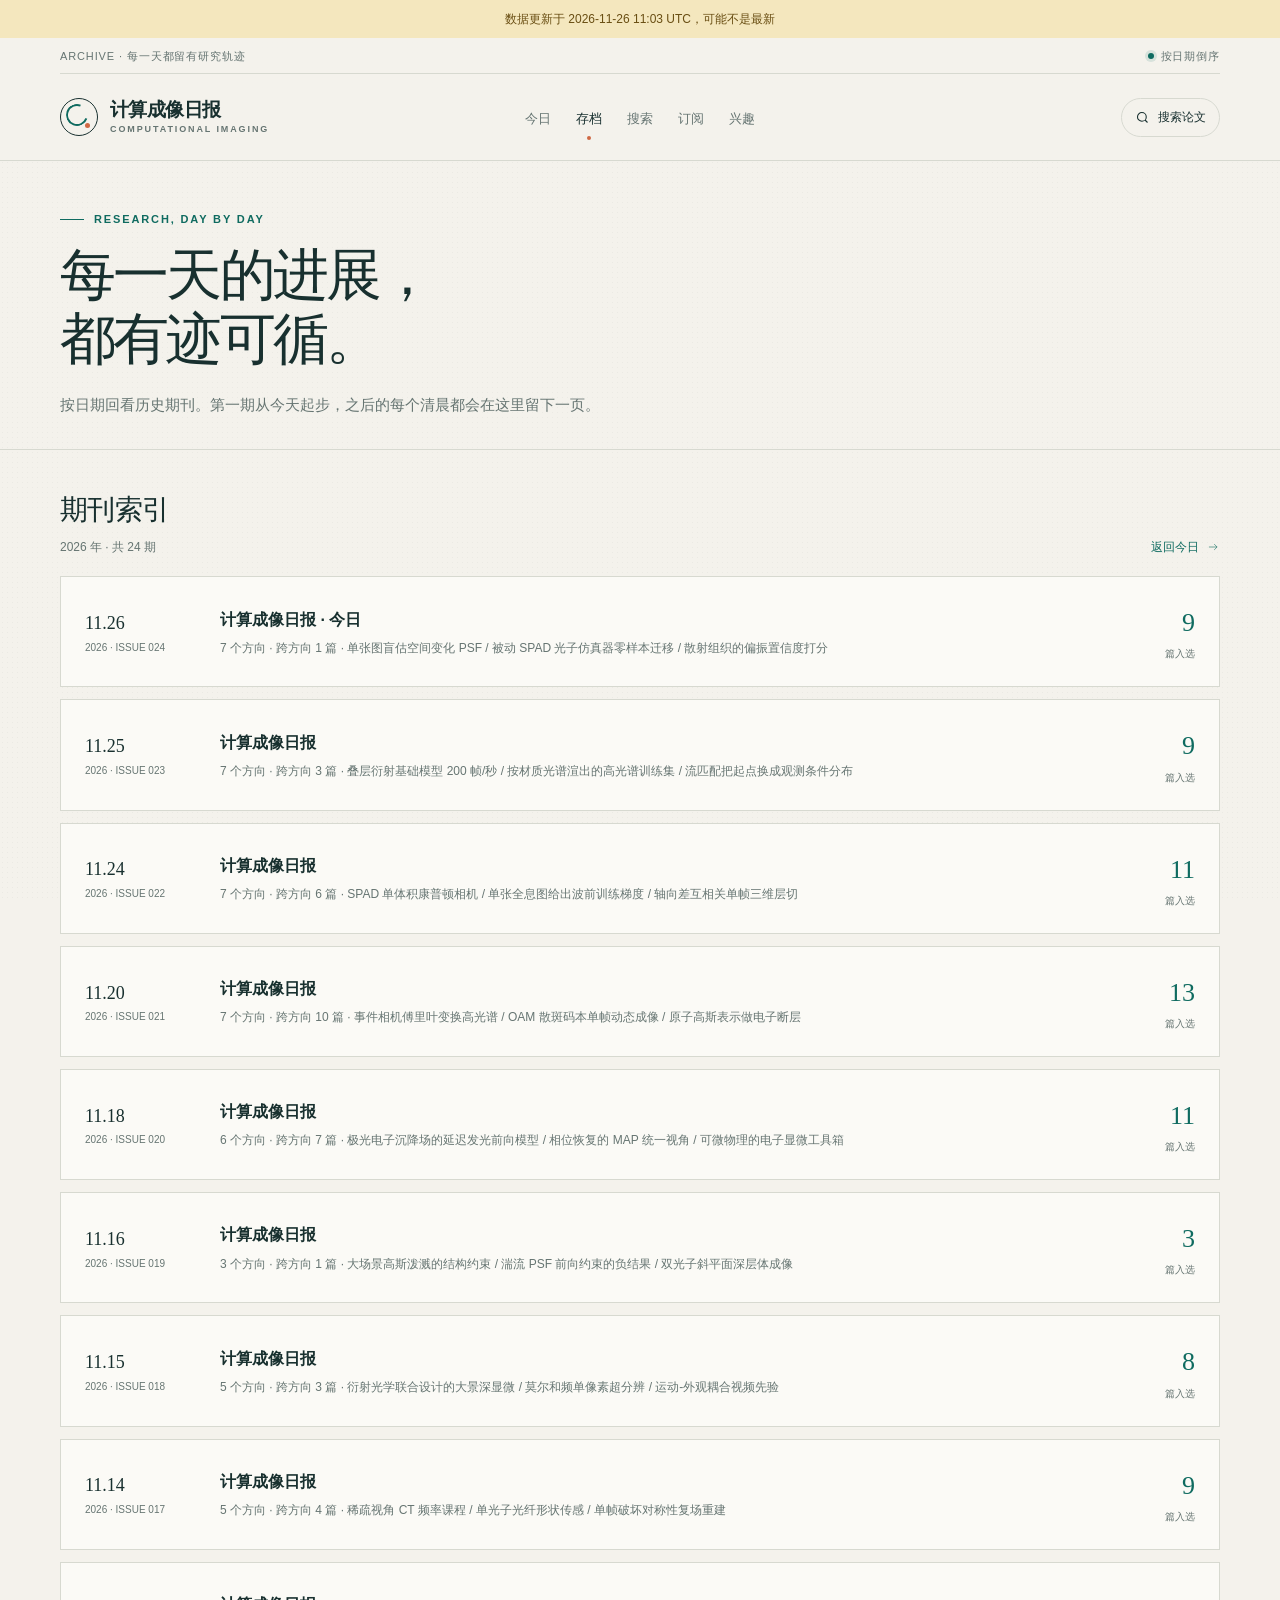
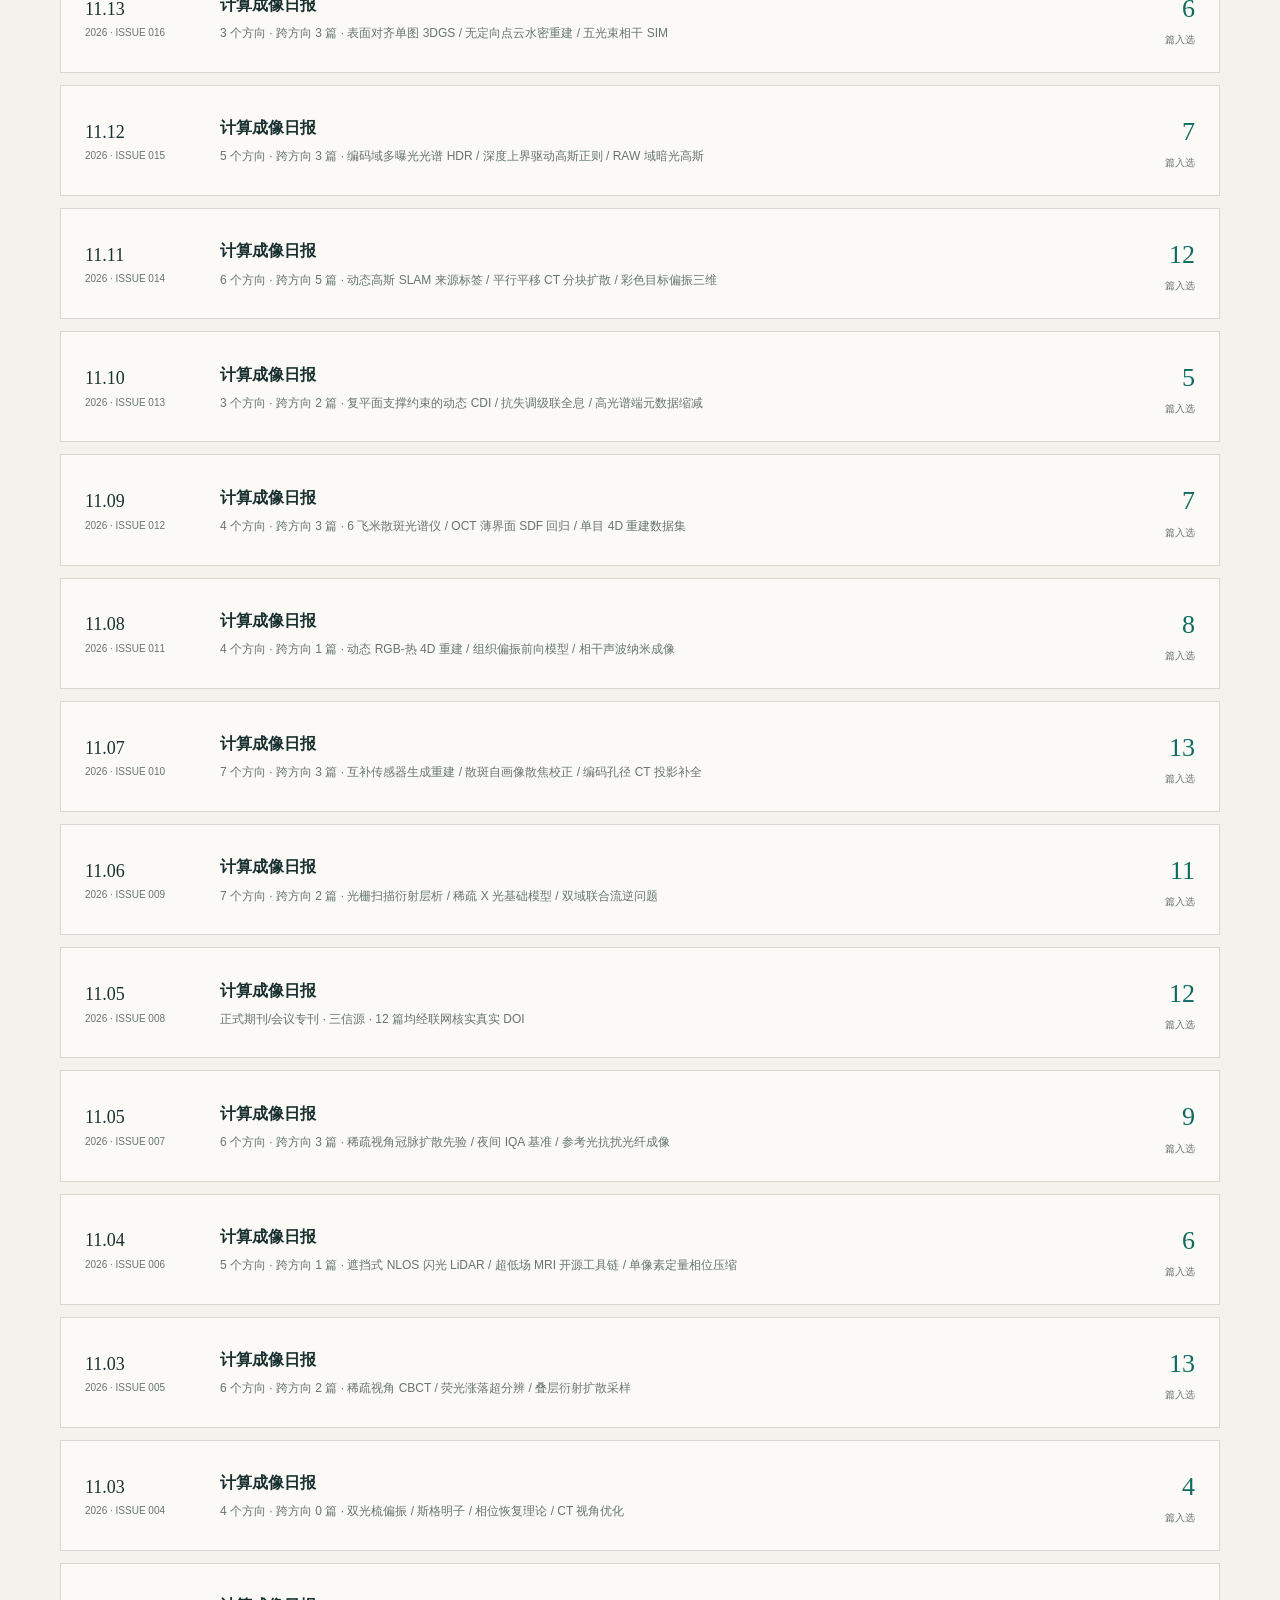
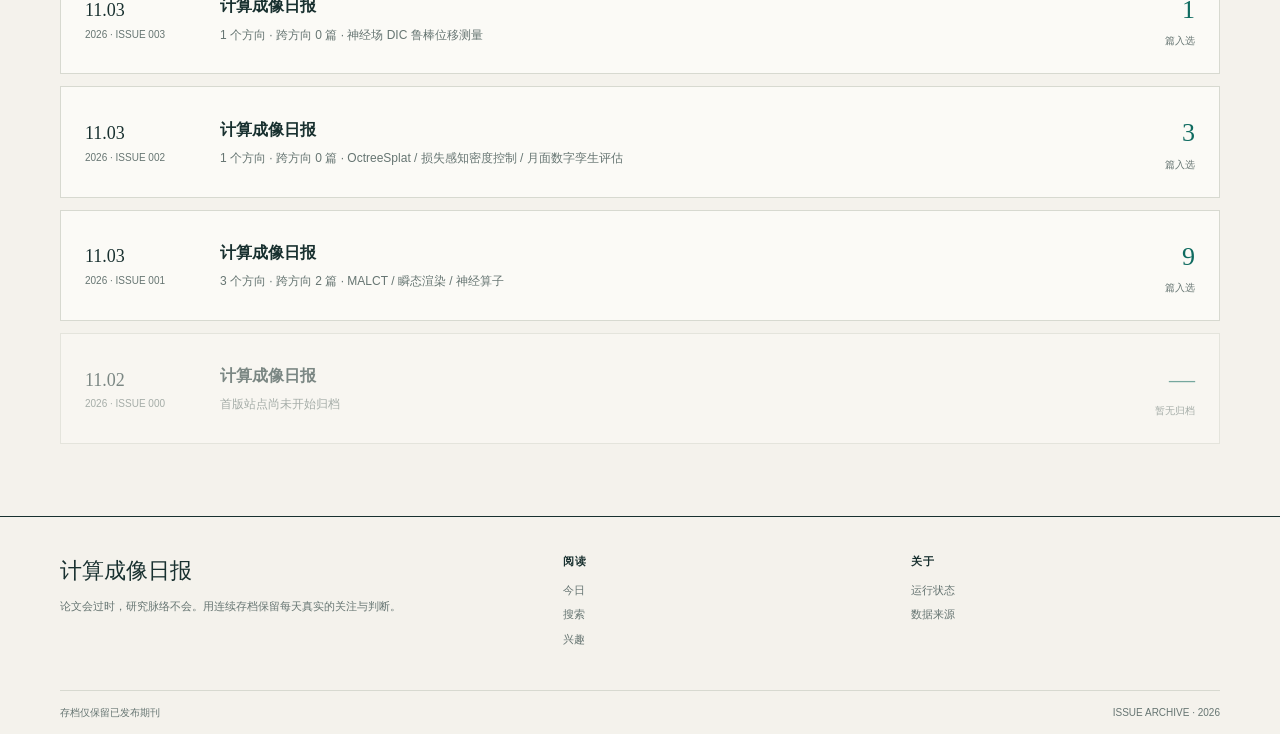
==== commit 14e3a807: "日报更新：2026-11-26 ISSUE 24" ====
--- a/archive.html
+++ b/archive.html
@@ -1,6 +1,6 @@
 <!doctype html>
 <html lang="zh-CN">
-<head><meta charset="utf-8"><meta name="viewport" content="width=device-width, initial-scale=1, viewport-fit=cover"><meta http-equiv="Cache-Control" content="no-cache, no-store, must-revalidate"><meta http-equiv="Pragma" content="no-cache"><meta http-equiv="Expires" content="0"><meta name="theme-color" content="#f4f2ec"><meta name="description" content="按日期回看计算成像日报的历史期刊。"><title>存档 · 计算成像日报</title><link id="main-css" rel="stylesheet" href="assets/styles.css?v=21"><script>(function(){var s=new URLSearchParams(location.search).get("sharecode");window.__shareUrl=function(p){if(!s)return p;return p+(p.indexOf("?")>-1?"&":"?")+"sharecode="+encodeURIComponent(s)};var l=document.getElementById("main-css");if(l&&s)l.href=window.__shareUrl(l.getAttribute("href"));if(s)document.addEventListener("DOMContentLoaded",function(){document.querySelectorAll('a[href$=".html"]').forEach(function(a){a.href=window.__shareUrl(a.getAttribute("href"))})})})();</script></head>
+<head><meta charset="utf-8"><meta name="viewport" content="width=device-width, initial-scale=1, viewport-fit=cover"><meta http-equiv="Cache-Control" content="no-cache, no-store, must-revalidate"><meta http-equiv="Pragma" content="no-cache"><meta http-equiv="Expires" content="0"><meta name="theme-color" content="#f4f2ec"><meta name="description" content="按日期回看计算成像日报的历史期刊。"><title>存档 · 计算成像日报</title><link id="main-css" rel="stylesheet" href="assets/styles.css?v=22"><script>(function(){var s=new URLSearchParams(location.search).get("sharecode");window.__shareUrl=function(p){if(!s)return p;return p+(p.indexOf("?")>-1?"&":"?")+"sharecode="+encodeURIComponent(s)};var l=document.getElementById("main-css");if(l&&s)l.href=window.__shareUrl(l.getAttribute("href"));if(s)document.addEventListener("DOMContentLoaded",function(){document.querySelectorAll('a[href$=".html"]').forEach(function(a){a.href=window.__shareUrl(a.getAttribute("href"))})})})();</script></head>
 <body data-page="archive">
 <a class="skip-link" href="#main">跳到正文</a>
 <header class="site-header"><div class="container topline"><span>ARCHIVE · 每一天都留有研究轨迹</span><span class="topline-status"><i class="status-dot"></i>按日期倒序</span></div><div class="container navbar"><a class="brand" href="index.html"><span class="brand-mark"></span><span class="brand-name">计算成像日报<small>COMPUTATIONAL IMAGING</small></span></a><nav class="nav-links" aria-label="主导航"><a href="index.html" data-nav="today">今日</a><a href="archive.html" data-nav="archive">存档</a><a href="search.html" data-nav="search">搜索</a><a href="topics.html" data-nav="topics">订阅</a><a href="interest.html" data-nav="interest">兴趣</a></nav><a class="header-action" href="search.html"><svg viewBox="0 0 24 24" fill="none" stroke="currentColor" stroke-width="1.7"><circle cx="11" cy="11" r="7"/><path d="m20 20-4-4"/></svg><span>搜索论文</span></a></div></header>
@@ -8,4 +8,4 @@
 <main id="main" class="container page-content"><div class="section-heading"><div><h2>期刊索引</h2><p id="archive-total">2026 年 · 共 1 期</p></div><a class="text-link" href="index.html">返回今日<svg viewBox="0 0 24 24" fill="none" stroke="currentColor"><path d="M5 12h14M14 7l5 5-5 5"/></svg></a></div><div id="archive-list" class="archive-list"></div></main>
 <footer class="site-footer"><div class="container footer-main"><div><div class="footer-brand">计算成像日报</div><p class="footer-copy">论文会过时，研究脉络不会。用连续存档保留每天真实的关注与判断。</p></div><div class="footer-col"><strong>阅读</strong><a href="index.html">今日</a><a href="search.html">搜索</a><a href="interest.html">兴趣</a></div><div class="footer-col"><strong>关于</strong><a href="status.html">运行状态</a><a href="status.html">数据来源</a></div></div><div class="container footer-bottom"><span>存档仅保留已发布期刊</span><span>ISSUE ARCHIVE · 2026</span></div></footer>
 <nav class="mobile-nav" aria-label="移动端导航"><a href="index.html" data-nav="today" data-icon="home" data-label="今日"></a><a href="archive.html" data-nav="archive" data-icon="archive" data-label="存档"></a><a href="search.html" data-nav="search" data-icon="search" data-label="搜索"></a><a href="topics.html" data-nav="topics" data-icon="topics" data-label="订阅"></a><a href="interest.html" data-nav="interest" data-icon="interest" data-label="兴趣"></a></nav>
-<script>(function(){var u=window.__shareUrl||function(p){return p};var bv="v21";function ver(p){p=u(p);return p+(p.indexOf("?")>-1?"&":"?")+bv;}var d=document.createElement("script");d.src=ver("assets/data.js");d.async=false;var a=document.createElement("script");a.src=ver("assets/app.js");a.async=false;document.body.appendChild(d);document.body.appendChild(a);})();</script></body></html>
+<script>(function(){var u=window.__shareUrl||function(p){return p};var bv="v22";function ver(p){p=u(p);return p+(p.indexOf("?")>-1?"&":"?")+bv;}var d=document.createElement("script");d.src=ver("assets/data.js");d.async=false;var a=document.createElement("script");a.src=ver("assets/app.js");a.async=false;document.body.appendChild(d);document.body.appendChild(a);})();</script></body></html>
